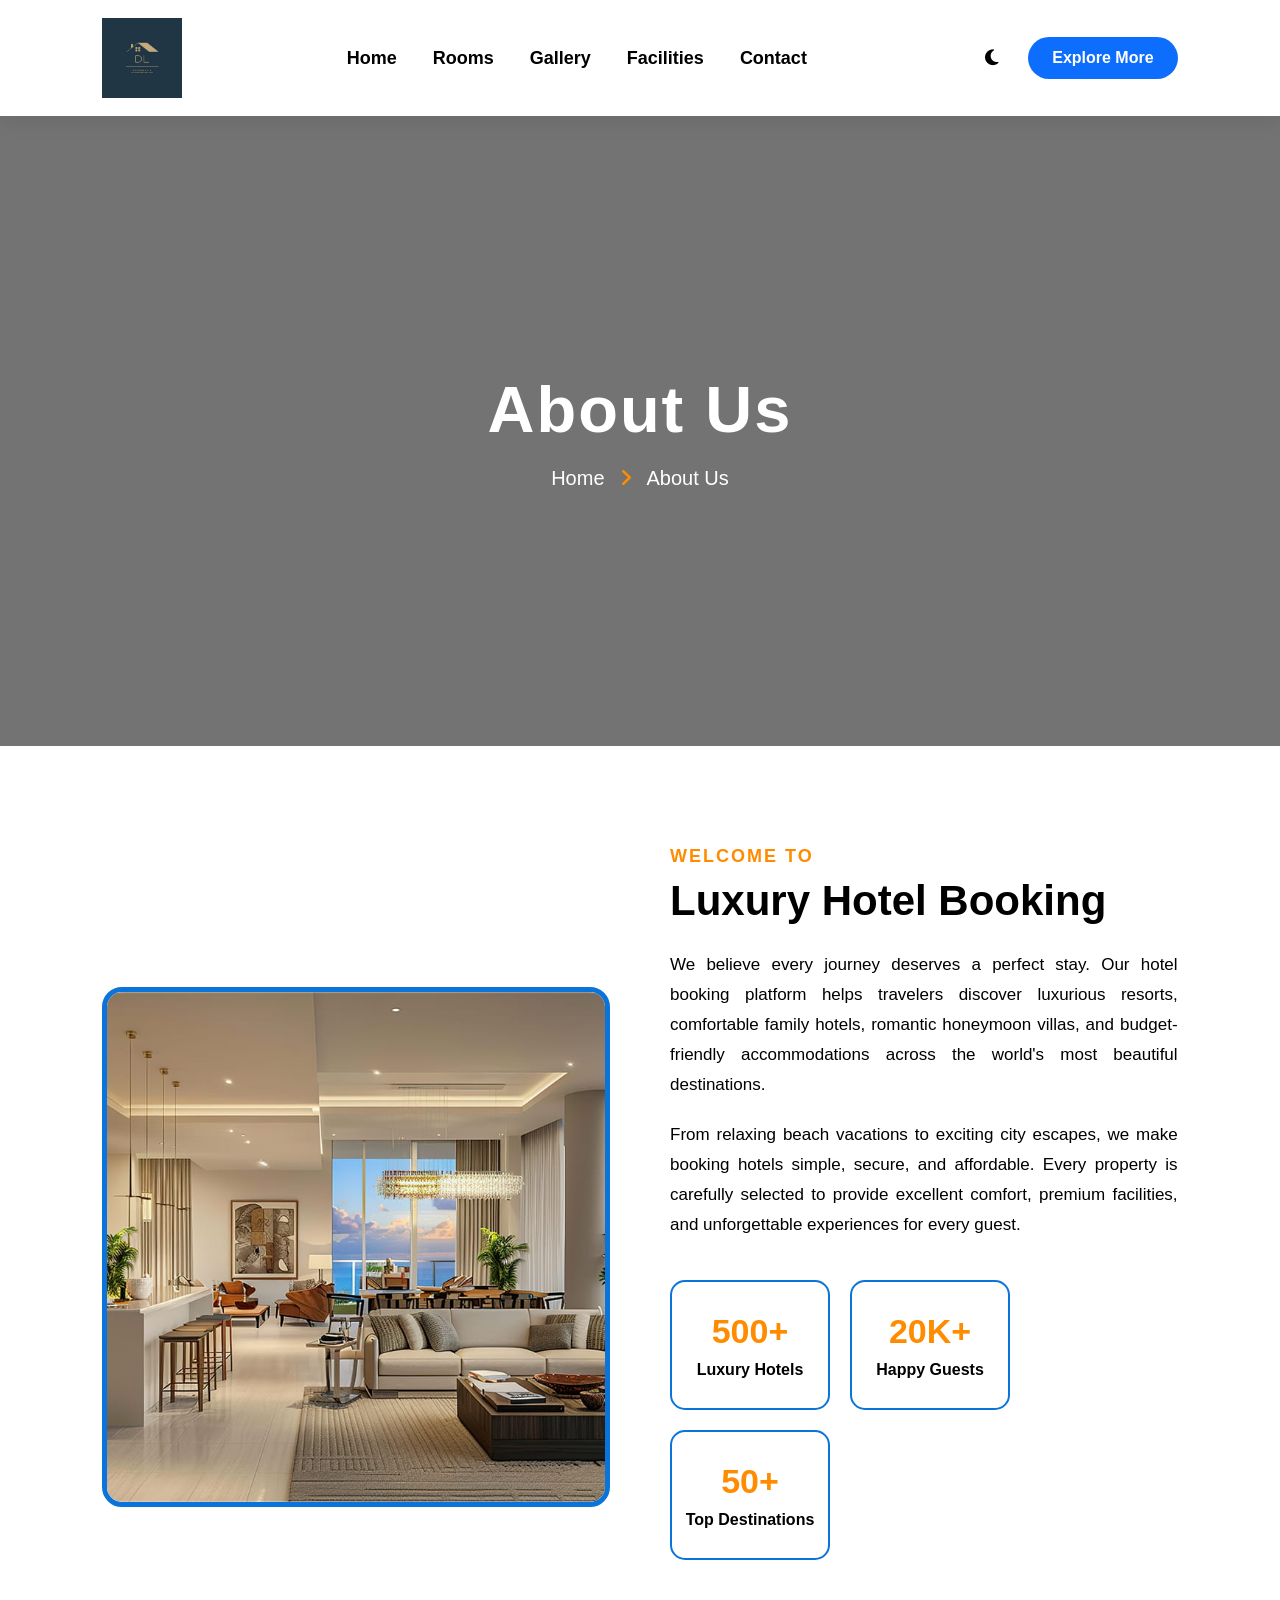
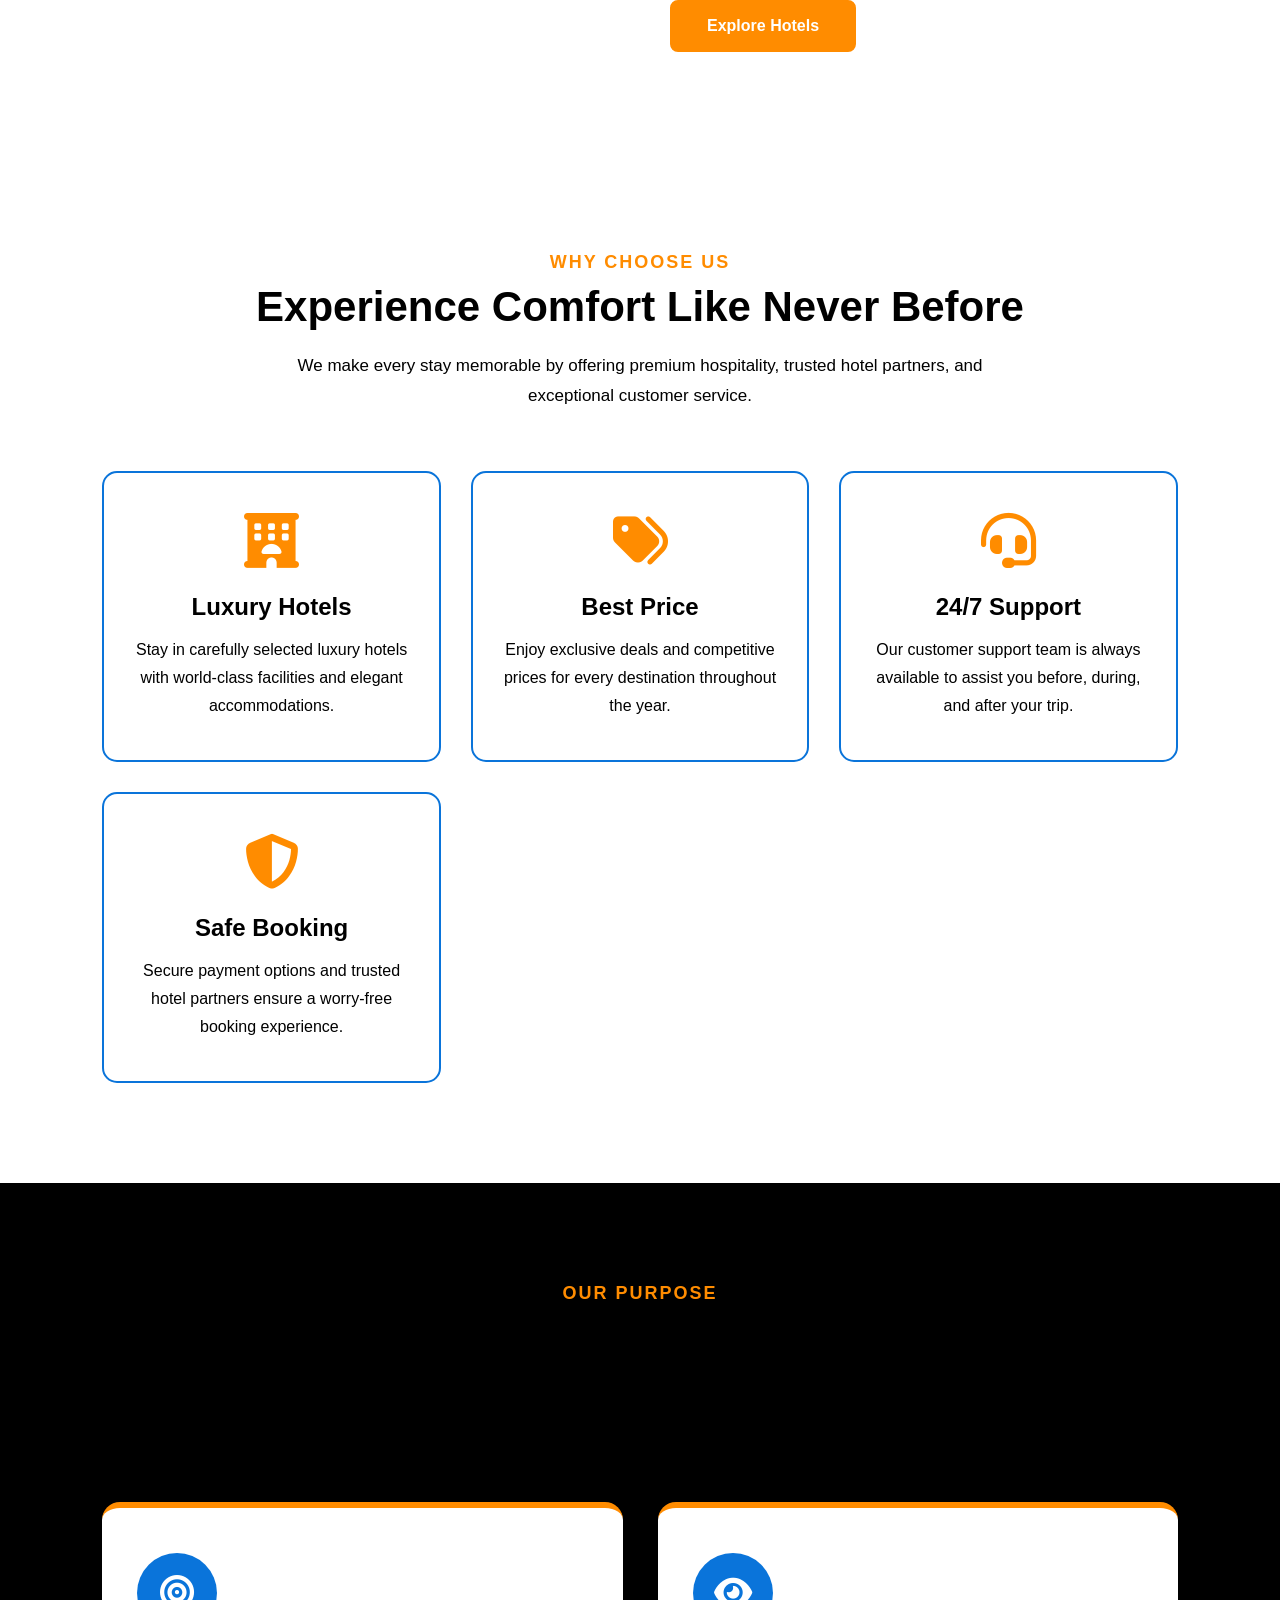
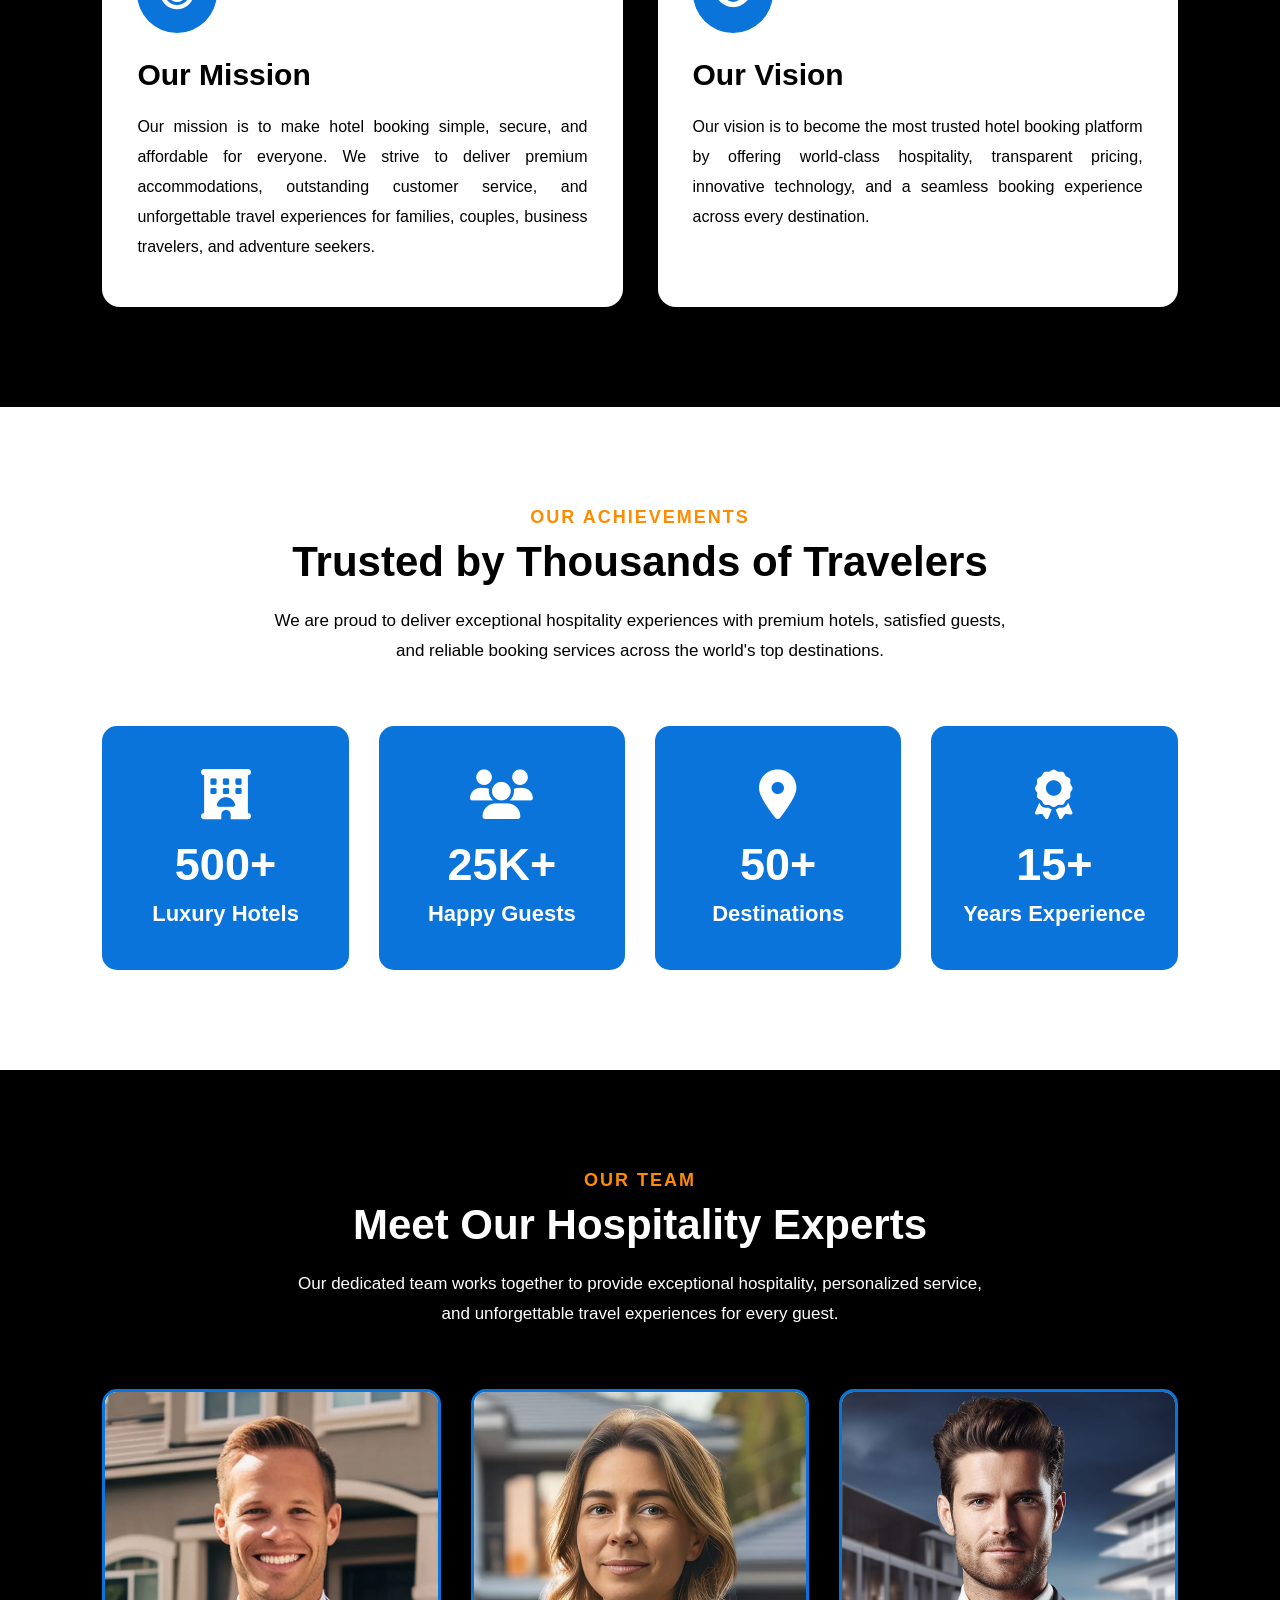
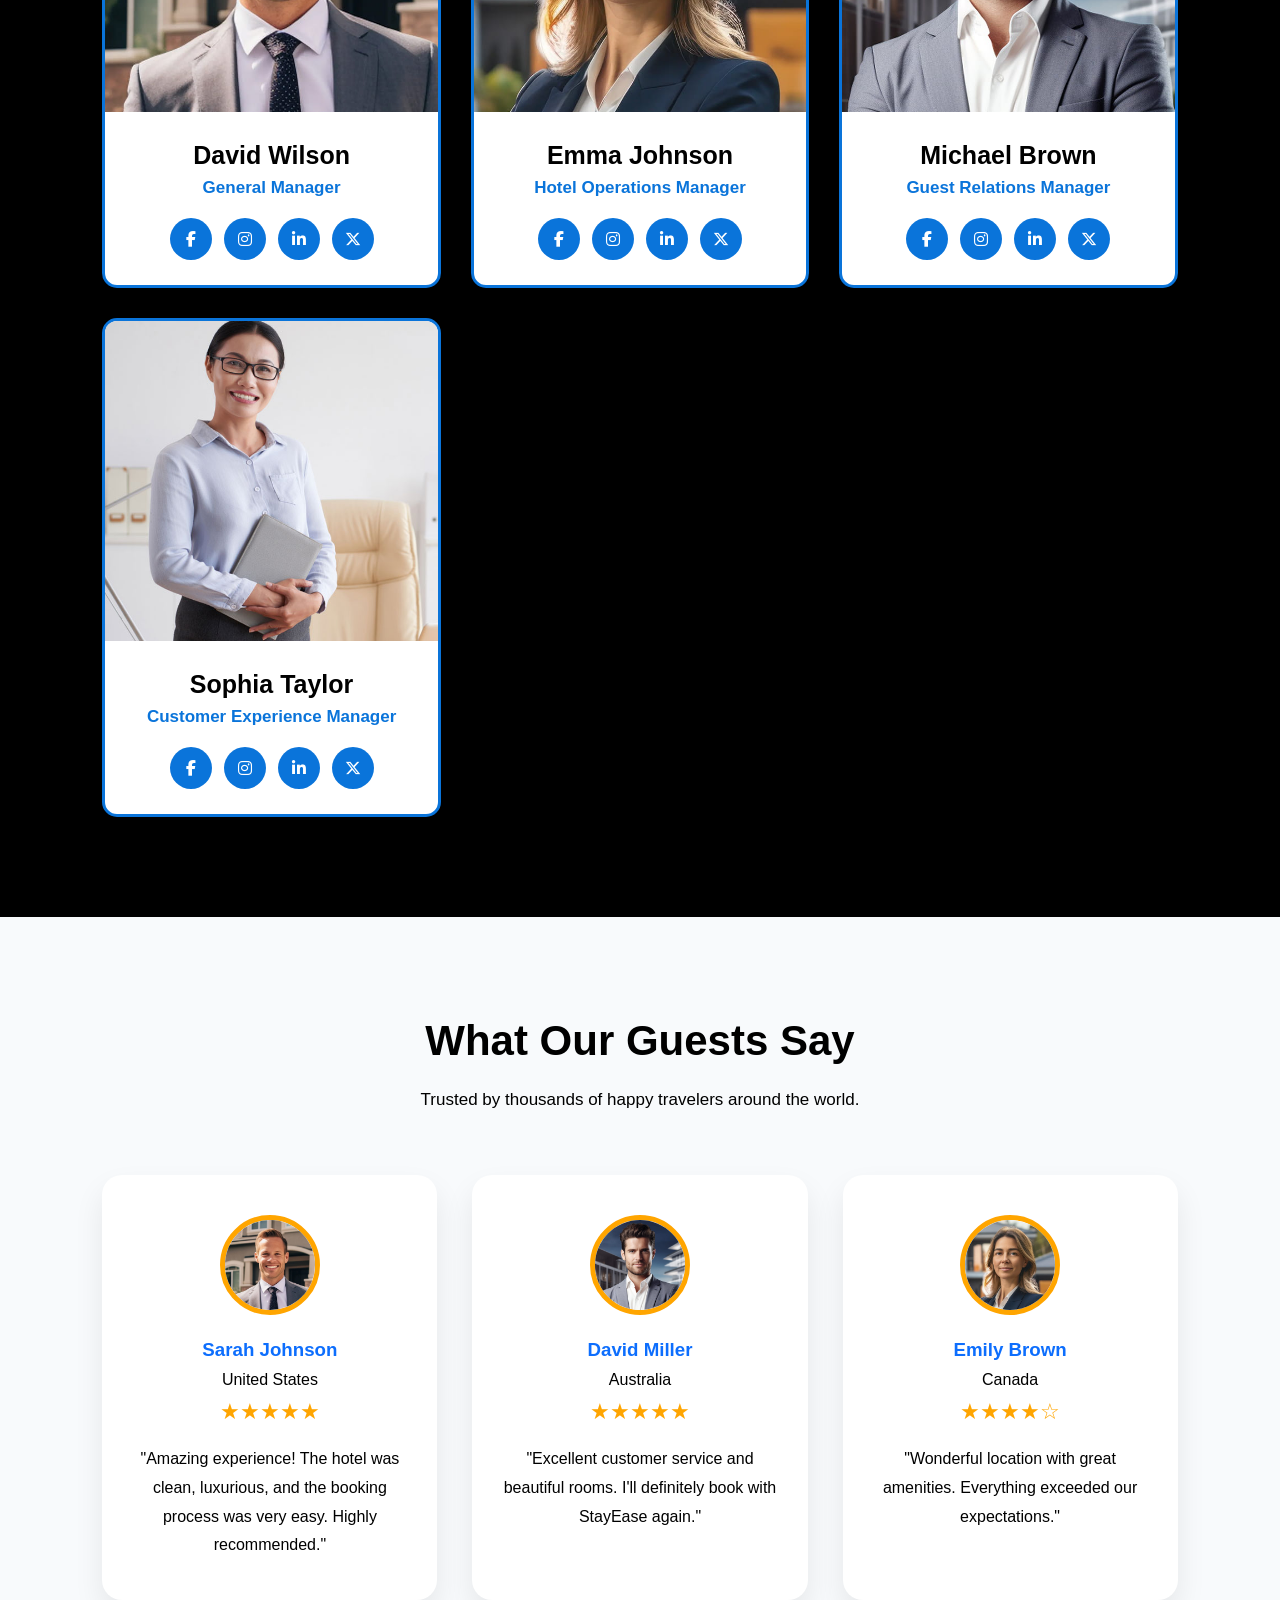
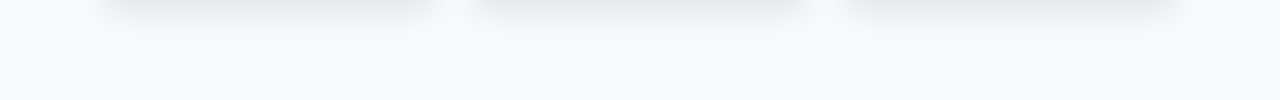
==== about.html @ 1df112a5 "first commit" ====
<!DOCTYPE html>
<html lang="en">
<head>
    <meta charset="UTF-8">
    <meta name="viewport" content="width=device-width, initial-scale=1.0">
    <title>Hotel Booking</title>
    <link rel="stylesheet" href="about.css">
    <link rel="stylesheet"
href="https://cdnjs.cloudflare.com/ajax/libs/font-awesome/6.5.2/css/all.min.css">
</head>
</head>
<body>
    
    

    </header>
    <header>

<div class="logo">
<img src="image/logo image.jpeg" alt="">

</div>

<nav>
<ul>
<li><a href="#">Home</a></li>
<li><a href="#">Rooms</a></li>
<li><a href="#">Gallery</a></li>
<li><a href="#">Facilities</a></li>
<li><a href="#">Contact</a></li>
</ul>
</nav>

<div class="right-menu">



<button class="icon-btn" onclick="toggleTheme()">
<i class="fa-solid fa-moon"></i>
</button>

<button class="book-btn">
Explore More
</button>

</div>

</header>



<script>

/* Light & Dark Mode */

function toggleTheme(){

document.body.classList.toggle("dark");

}



</script>
<section class="about-hero">

    <div class="about-overlay">
        

        <h1>About Us</h1>

        <p>
            Home <span><i class="fa-solid fa-angle-right"></i></span> About Us
        </p>

    </div>

</section>



<section class="about-section">

    <div class="about-image">
        <img src="image/gallery_2.jpg" alt="Luxury Hotel">
    </div>

    <div class="about-content">

        <h4>WELCOME TO</h4>

        <h2>Luxury Hotel Booking</h2>

        <p>
            We believe every journey deserves a perfect stay. Our hotel booking
            platform helps travelers discover luxurious resorts, comfortable
            family hotels, romantic honeymoon villas, and budget-friendly
            accommodations across the world's most beautiful destinations.
        </p>

        <p>
            From relaxing beach vacations to exciting city escapes, we make
            booking hotels simple, secure, and affordable. Every property is
            carefully selected to provide excellent comfort, premium facilities,
            and unforgettable experiences for every guest.
        </p>

        <div class="about-boxes">

            <div class="box">
                <h3>500+</h3>
                <span>Luxury Hotels</span>
            </div>

            <div class="box">
                <h3>20K+</h3>
                <span>Happy Guests</span>
            </div>

            <div class="box">
                <h3>50+</h3>
                <span>Top Destinations</span>
            </div>

        </div>

        <a href="#" class="about-btn">Explore Hotels</a>

    </div>

</section>
<!--================== WHY CHOOSE US START ==================-->

<section class="why-choose">

    <div class="heading">
        <h4>WHY CHOOSE US</h4>
        <h2>Experience Comfort Like Never Before</h2>
        <p>
            We make every stay memorable by offering premium hospitality,
            trusted hotel partners, and exceptional customer service.
        </p>
    </div>

    <div class="choose-container">

        <div class="choose-card">
            <i class="fa-solid fa-hotel"></i>
            <h3>Luxury Hotels</h3>
            <p>
                Stay in carefully selected luxury hotels with world-class
                facilities and elegant accommodations.
            </p>
        </div>

        <div class="choose-card">
            <i class="fa-solid fa-tags"></i>
            <h3>Best Price</h3>
            <p>
                Enjoy exclusive deals and competitive prices for every
                destination throughout the year.
            </p>
        </div>

        <div class="choose-card">
            <i class="fa-solid fa-headset"></i>
            <h3>24/7 Support</h3>
            <p>
                Our customer support team is always available to assist you
                before, during, and after your trip.
            </p>
        </div>

        <div class="choose-card">
            <i class="fa-solid fa-shield-halved"></i>
            <h3>Safe Booking</h3>
            <p>
                Secure payment options and trusted hotel partners ensure a
                worry-free booking experience.
            </p>
        </div>

    </div>

</section>

<!--================== MISSION & VISION START ==================-->

<section class="mission-vision">

    <div class="section-title">
        <h4>OUR PURPOSE</h4>
        <h2>Mission & Vision</h2>
        <p>
            We are committed to providing exceptional hospitality experiences by
            connecting travelers with the finest hotels and resorts around the world.
        </p>
    </div>

    <div class="mission-container">

        <!-- Mission Card -->

        <div class="mission-card">

            <div class="icon">
                <i class="fa-solid fa-bullseye"></i>
            </div>

            <h3>Our Mission</h3>

            <p>
                Our mission is to make hotel booking simple, secure, and affordable
                for everyone. We strive to deliver premium accommodations,
                outstanding customer service, and unforgettable travel experiences
                for families, couples, business travelers, and adventure seekers.
            </p>

        </div>

        <!-- Vision Card -->

        <div class="mission-card">

            <div class="icon">
                <i class="fa-solid fa-eye"></i>
            </div>

            <h3>Our Vision</h3>

            <p>
                Our vision is to become the most trusted hotel booking platform by
                offering world-class hospitality, transparent pricing, innovative
                technology, and a seamless booking experience across every
                destination.
            </p>

        </div>

    </div>

</section>

<!--================== HOTEL COUNTER START ==================-->

<section class="hotel-counter">

    <div class="counter-heading">
        <h4>OUR ACHIEVEMENTS</h4>
        <h2>Trusted by Thousands of Travelers</h2>
        <p>
            We are proud to deliver exceptional hospitality experiences with
            premium hotels, satisfied guests, and reliable booking services
            across the world's top destinations.
        </p>
    </div>

    <div class="counter-container">

        <div class="counter-box">
            <i class="fa-solid fa-hotel"></i>
            <h2>500+</h2>
            <h3>Luxury Hotels</h3>
        </div>

        <div class="counter-box">
            <i class="fa-solid fa-users"></i>
            <h2>25K+</h2>
            <h3>Happy Guests</h3>
        </div>

        <div class="counter-box">
            <i class="fa-solid fa-location-dot"></i>
            <h2>50+</h2>
            <h3>Destinations</h3>
        </div>

        <div class="counter-box">
            <i class="fa-solid fa-award"></i>
            <h2>15+</h2>
            <h3>Years Experience</h3>
        </div>

    </div>

</section>
<!--================== OUR TEAM START ==================-->

<section class="our-team">

    <div class="team-heading">
        <h4>OUR TEAM</h4>
        <h2>Meet Our Hospitality Experts</h2>
        <p>
            Our dedicated team works together to provide exceptional hospitality,
            personalized service, and unforgettable travel experiences for every guest.
        </p>
    </div>

    <div class="team-container">

        <!-- Team Member 1 -->
        <div class="team-card">
            <div class="team-image">
                <img src="image/team-1.jpg" alt="Team Member">
            </div>

            <div class="team-content">
                <h3>David Wilson</h3>
                <h5>General Manager</h5>

                <div class="team-social">
                    <a href="#"><i class="fa-brands fa-facebook-f"></i></a>
                    <a href="#"><i class="fa-brands fa-instagram"></i></a>
                    <a href="#"><i class="fa-brands fa-linkedin-in"></i></a>
                    <a href="#"><i class="fa-brands fa-x-twitter"></i></a>
                </div>
            </div>
        </div>

        <!-- Team Member 2 -->
        <div class="team-card">
            <div class="team-image">
                <img src="image/team-8.jpg" alt="Team Member">
            </div>

            <div class="team-content">
                <h3>Emma Johnson</h3>
                <h5>Hotel Operations Manager</h5>

                <div class="team-social">
                    <a href="#"><i class="fa-brands fa-facebook-f"></i></a>
                    <a href="#"><i class="fa-brands fa-instagram"></i></a>
                    <a href="#"><i class="fa-brands fa-linkedin-in"></i></a>
                    <a href="#"><i class="fa-brands fa-x-twitter"></i></a>
                </div>
            </div>
        </div>

        <!-- Team Member 3 -->
        <div class="team-card">
            <div class="team-image">
                <img src="image/team-2.jpg" alt="Team Member">
            </div>

            <div class="team-content">
                <h3>Michael Brown</h3>
                <h5>Guest Relations Manager</h5>

                <div class="team-social">
                    <a href="#"><i class="fa-brands fa-facebook-f"></i></a>
                    <a href="#"><i class="fa-brands fa-instagram"></i></a>
                    <a href="#"><i class="fa-brands fa-linkedin-in"></i></a>
                    <a href="#"><i class="fa-brands fa-x-twitter"></i></a>
                </div>
            </div>
        </div>

        <!-- Team Member 4 -->
        <div class="team-card">
            <div class="team-image">
                <img src="image/11.jpg" alt="Team Member">
            </div>

            <div class="team-content">
                <h3>Sophia Taylor</h3>
                <h5>Customer Experience Manager</h5>

                <div class="team-social">
                    <a href="#"><i class="fa-brands fa-facebook-f"></i></a>
                    <a href="#"><i class="fa-brands fa-instagram"></i></a>
                    <a href="#"><i class="fa-brands fa-linkedin-in"></i></a>
                    <a href="#"><i class="fa-brands fa-x-twitter"></i></a>
                </div>
            </div>
        </div>

    </div>

</section>
<section class="testimonials">

    <div class="section-title">
        <h2>What Our Guests Say</h2>
        <p>Trusted by thousands of happy travelers around the world.</p>
    </div>

    <div class="testimonial-container">

        <div class="testimonial-card">

            <img src="image/team-1.jpg" alt="">

            <h3>Sarah Johnson</h3>

            <span>United States</span>

            <div class="stars">
                ★★★★★
            </div>

            <p>
                "Amazing experience! The hotel was clean, luxurious,
                and the booking process was very easy. Highly recommended."
            </p>

        </div>

        <div class="testimonial-card">

            <img src="image/team-2.jpg" alt="">

            <h3>David Miller</h3>

            <span>Australia</span>

            <div class="stars">
                ★★★★★
            </div>

            <p>
                "Excellent customer service and beautiful rooms.
                I'll definitely book with StayEase again."
            </p>

        </div>

        <div class="testimonial-card">

            <img src="image/team-8.jpg" alt="">

            <h3>Emily Brown</h3>

            <span>Canada</span>

            <div class="stars">
                ★★★★☆
            </div>

            <p>
                "Wonderful location with great amenities.
                Everything exceeded our expectations."
            </p>

        </div>

    </div>

</section>


</body>
</html>
---- about.css ----
*{
    margin:0;
    padding:0;
    box-sizing:border-box;
    font-family:Arial, Helvetica, sans-serif;
}

body{
    background:#ffffff;
    color:black;
    transition:.4s;
}

/* Dark Mode */

body.dark{
    background:black;
    color:white;
}

/* Header */

header{
    width:100%;
    padding:18px 8%;
    display:flex;
    justify-content:space-between;
    align-items:center;
    background:white;
    box-shadow:0 5px 20px rgba(0,0,0,.08);
    position:sticky;
    top:0;
    z-index:1000;
}

body.dark header{
    background:#1f2937;
}

/* Logo */

.logo{
    display:flex;
    align-items:center;
    gap:10px;

}

.logo img{
    width:80px;
    height: 80px;
}

.logo h2{
    font-size:30px;
}

.logo span{
    color:#0d6efd;
}

/* Navigation */

nav ul{
    display:flex;
    list-style:none;
}

nav ul li{
    margin:0 18px;
}

nav ul li a{
    text-decoration:none;
    color:inherit;
    font-size:18px;
    font-weight:600;
    transition:.3s;
}

nav ul li a:hover{
    color:#0d6efd;
}

/* Right Side */

.right-menu{
    display:flex;
    align-items:center;
    gap:15px;
}

button{
    cursor:pointer;
}

/* Toggle Buttons */

.icon-btn{
    width:42px;
    height:42px;
    border:none;
    border-radius:50%;
    background:white;
    font-size:18px;
}

body.dark .icon-btn{
    background:black;
    color:white;
}

/* Book Button */

.book-btn{
    padding:12px 24px;
    border:none;
    border-radius:30px;
    background:#0d6efd;
    color:white;
    font-size:16px;
    font-weight:bold;
    transition:.3s;
}

.book-btn:hover{
    background:orange;
}
.about-hero{
    width:100%;
    height:70vh;
    background:
    linear-gradient(rgba(0,0,0,.55),rgba(0,0,0,.55)),
    url("image/about-banner.jpg");
    background-size:cover;
    background-position:center;
    background-repeat:no-repeat;

    display:flex;
    justify-content:center;
    align-items:center;
    text-align:center;
}

.about-overlay h1{
    color:#FFFFFF;
    font-size:65px;
    font-weight:700;
    margin-bottom:20px;
    letter-spacing:2px;
}

.about-overlay p{
    color:#FFFFFF;
    font-size:20px;
    font-weight:500;
}

.about-overlay p span{
    color:#FF8C00;
    margin:0 10px;
}

.about-overlay p:hover{
    color:#FF8C00;
    transition:.4s;
}

/* Responsive */

@media(max-width:768px){

.about-hero{
    height:50vh;
}

.about-overlay h1{
    font-size:45px;
}

.about-overlay p{
    font-size:17px;
}

}
.about-section{
    width:100%;
    display:flex;
    justify-content:center;
    align-items:center;
    gap:60px;
    padding:100px 8%;
    background:#FFFFFF;
    flex-wrap:wrap;
}

.about-image{
    flex:1;
    min-width:320px;
}

.about-image img{
    width:100%;
    height:520px;
    object-fit:cover;
    border-radius:20px;
    border:5px solid #0A74DA;
    transition:.5s;
}

.about-image img:hover{
    transform:scale(1.03);
}

.about-content{
    flex:1;
    min-width:320px;
}

.about-content h4{
    color:#FF8C00;
    font-size:18px;
    letter-spacing:2px;
    margin-bottom:10px;
}

.about-content h2{
    font-size:42px;
    color:#000000;
    margin-bottom:25px;
}

.about-content p{
    color:#000000;
    font-size:17px;
    line-height:30px;
    margin-bottom:20px;
    text-align:justify;
}

.about-boxes{
    display:flex;
    gap:20px;
    margin:40px 0;
    flex-wrap:wrap;
}

.about-boxes .box{
    width:160px;
    height:130px;
    border:2px solid #0A74DA;
    border-radius:15px;
    display:flex;
    flex-direction:column;
    justify-content:center;
    align-items:center;
    transition:.4s;
}

.about-boxes .box:hover{
    background:#0A74DA;
}

.about-boxes .box h3{
    color:#FF8C00;
    font-size:34px;
    margin-bottom:10px;
}

.about-boxes .box span{
    color:#000000;
    font-weight:600;
    text-align:center;
}

.about-boxes .box:hover span{
    color:#FFFFFF;
}

.about-btn{
    display:inline-block;
    padding:15px 35px;
    background:#FF8C00;
    color:#FFFFFF;
    text-decoration:none;
    font-weight:600;
    border-radius:8px;
    border:2px solid #FF8C00;
    transition:.4s;
}

.about-btn:hover{
    background:#0A74DA;
    border-color:#0A74DA;
}
/*================== WHY CHOOSE US ==================*/

.why-choose{
    width:100%;
    padding:100px 8%;
    background:#FFFFFF;
}

.heading{
    text-align:center;
    margin-bottom:60px;
}

.heading h4{
    color:#FF8C00;
    font-size:18px;
    letter-spacing:2px;
    margin-bottom:10px;
}

.heading h2{
    color:#000000;
    font-size:42px;
    margin-bottom:20px;
}

.heading p{
    color:#000000;
    font-size:17px;
    line-height:30px;
    max-width:700px;
    margin:auto;
}

.choose-container{
    display:grid;
    grid-template-columns:repeat(auto-fit,minmax(250px,1fr));
    gap:30px;
}

.choose-card{
    background:#FFFFFF;
    border:2px solid #0A74DA;
    border-radius:15px;
    padding:40px 30px;
    text-align:center;
    transition:.4s;
}

.choose-card:hover{
    background:#0A74DA;
    transform:translateY(-10px);
}

.choose-card i{
    font-size:55px;
    color:#FF8C00;
    margin-bottom:25px;
}

.choose-card h3{
    color:#000000;
    margin-bottom:15px;
    font-size:24px;
}

.choose-card p{
    color:#000000;
    line-height:28px;
    font-size:16px;
}

.choose-card:hover h3,
.choose-card:hover p{
    color:#FFFFFF;
}

@media(max-width:768px){

.heading h2{
    font-size:34px;
}

.heading p{
    font-size:16px;
}

.choose-card{
    padding:30px 20px;
}

}
/*================== MISSION & VISION ==================*/

.mission-vision{
    width:100%;
    padding:100px 8%;
    background:#000000;
}

.section-title{
    text-align:center;
    margin-bottom:60px;
}

.section-title h4{
    color:#FF8C00;
    font-size:18px;
    letter-spacing:2px;
    margin-bottom:10px;
}

.section-title h2{
    color:#FFFFFF;
    font-size:42px;
    margin-bottom:20px;
}

.section-title p{
    color:#FFFFFF;
    font-size:17px;
    line-height:30px;
    max-width:750px;
    margin:auto;
}

.mission-container{
    display:grid;
    grid-template-columns:repeat(auto-fit,minmax(350px,1fr));
    gap:35px;
}

.mission-card{
    background:#FFFFFF;
    border-top:6px solid #FF8C00;
    border-radius:18px;
    padding:45px 35px;
    transition:.5s;
}

.mission-card:hover{
    background:#0A74DA;
    transform:translateY(-10px);
}

.icon{
    width:80px;
    height:80px;
    background:#0A74DA;
    border-radius:50%;
    display:flex;
    justify-content:center;
    align-items:center;
    margin-bottom:25px;
}

.icon i{
    color:#FFFFFF;
    font-size:34px;
}

.mission-card h3{
    font-size:30px;
    color:#000000;
    margin-bottom:20px;
}

.mission-card p{
    color:#000000;
    line-height:30px;
    text-align:justify;
    font-size:16px;
}

.mission-card:hover h3,
.mission-card:hover p{
    color:#FFFFFF;
}

.mission-card:hover .icon{
    background:#FF8C00;
}

@media(max-width:768px){

.section-title h2{
    font-size:34px;
}

.mission-container{
    grid-template-columns:1fr;
}

.mission-card{
    padding:35px 25px;
}

}
/*================== HOTEL COUNTER ==================*/

.hotel-counter{
    width:100%;
    padding:100px 8%;
    background:#FFFFFF;
}

.counter-heading{
    text-align:center;
    margin-bottom:60px;
}

.counter-heading h4{
    color:#FF8C00;
    font-size:18px;
    letter-spacing:2px;
    margin-bottom:10px;
}

.counter-heading h2{
    color:#000000;
    font-size:42px;
    margin-bottom:20px;
}

.counter-heading p{
    color:#000000;
    font-size:17px;
    line-height:30px;
    max-width:750px;
    margin:auto;
}

.counter-container{
    display:grid;
    grid-template-columns:repeat(auto-fit,minmax(230px,1fr));
    gap:30px;
}

.counter-box{
    background:#0A74DA;
    color:#FFFFFF;
    text-align:center;
    padding:40px 25px;
    border-radius:15px;
    border:3px solid #0A74DA;
    transition:.5s;
}

.counter-box:hover{
    background:#FF8C00;
    border-color:#FF8C00;
    transform:translateY(-10px);
}

.counter-box i{
    font-size:50px;
    margin-bottom:20px;
}

.counter-box h2{
    font-size:45px;
    margin-bottom:10px;
    font-weight:700;
}

.counter-box h3{
    font-size:22px;
    font-weight:600;
}

@media(max-width:768px){

.counter-heading h2{
    font-size:34px;
}

.counter-heading p{
    font-size:16px;
}

.counter-box{
    padding:35px 20px;
}

.counter-box h2{
    font-size:36px;
}

.counter-box h3{
    font-size:20px;
}

}
/*================== OUR TEAM ==================*/

.our-team{
    width:100%;
    padding:100px 8%;
    background:#000000;
}

.team-heading{
    text-align:center;
    margin-bottom:60px;
}

.team-heading h4{
    color:#FF8C00;
    font-size:18px;
    letter-spacing:2px;
    margin-bottom:10px;
}

.team-heading h2{
    color:#FFFFFF;
    font-size:42px;
    margin-bottom:20px;
}

.team-heading p{
    color:#FFFFFF;
    font-size:17px;
    line-height:30px;
    max-width:700px;
    margin:auto;
}

.team-container{
    display:grid;
    grid-template-columns:repeat(auto-fit,minmax(260px,1fr));
    gap:30px;
}

.team-card{
    background:#FFFFFF;
    border-radius:15px;
    overflow:hidden;
    transition:.5s;
    border:3px solid #0A74DA;
}

.team-card:hover{
    transform:translateY(-10px);
    border-color:#FF8C00;
}

.team-image{
    overflow:hidden;
}

.team-image img{
    width:100%;
    height:320px;
    object-fit:cover;
    transition:.5s;
}

.team-card:hover .team-image img{
    transform:scale(1.1);
}

.team-content{
    padding:25px;
    text-align:center;
}

.team-content h3{
    font-size:25px;
    color:#000000;
    margin-bottom:8px;
}

.team-content h5{
    color:#0A74DA;
    font-size:17px;
    margin-bottom:20px;
    font-weight:600;
}

.team-social{
    display:flex;
    justify-content:center;
    gap:12px;
}

.team-social a{
    width:42px;
    height:42px;
    background:#0A74DA;
    color:#FFFFFF;
    border-radius:50%;
    display:flex;
    justify-content:center;
    align-items:center;
    text-decoration:none;
    transition:.4s;
}

.team-social a:hover{
    background:#FF8C00;
}
.testimonials{
    padding:100px 8%;
    background:#F8FAFC;
}

.testimonial-container{
    display:grid;
    grid-template-columns:repeat(auto-fit,minmax(320px,1fr));
    gap:35px;
}

.testimonial-card{
    background:#fff;
    color: black;
    padding:40px 30px;
    border-radius:20px;
    text-align:center;
    box-shadow:0 15px 30px rgba(0,0,0,.08);
    transition:.4s;
}

.testimonial-card:hover{
    transform:translateY(-10px);
}

.testimonial-card img{
    width:100px;
    height:100px;
    border-radius:50%;
    object-fit:cover;
    border:5px solid orange;
    margin-bottom:20px;
}

.testimonial-card h3{
    color:#0d6efd;
}

.testimonial-card span{
    color:black;
    display:block;
    margin:10px 0;
}

.stars{
    color:orange;
    font-size:22px;
    margin-bottom:20px;
}

.testimonial-card p{
    color:black;
    line-height:1.8;
}
.section-title h2{
    color: black;
}
.section-title p{
    color: black;
}
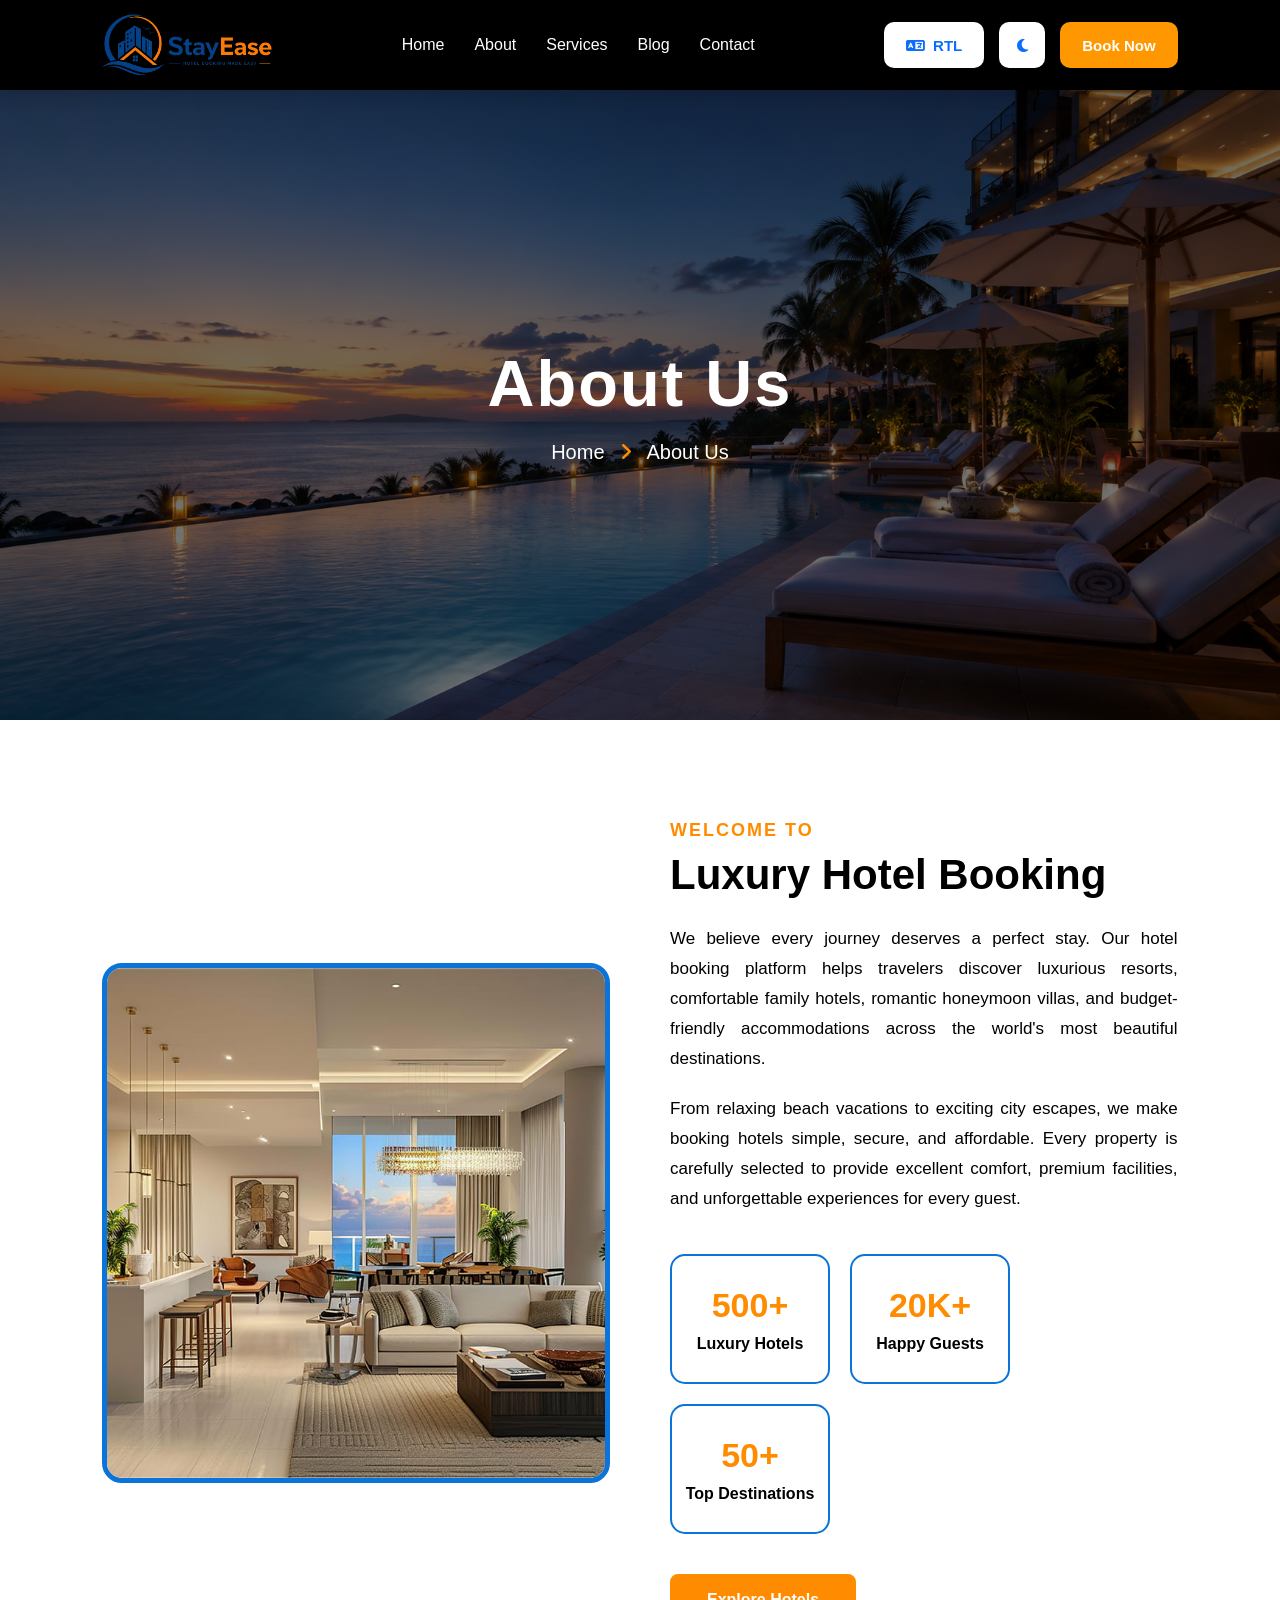
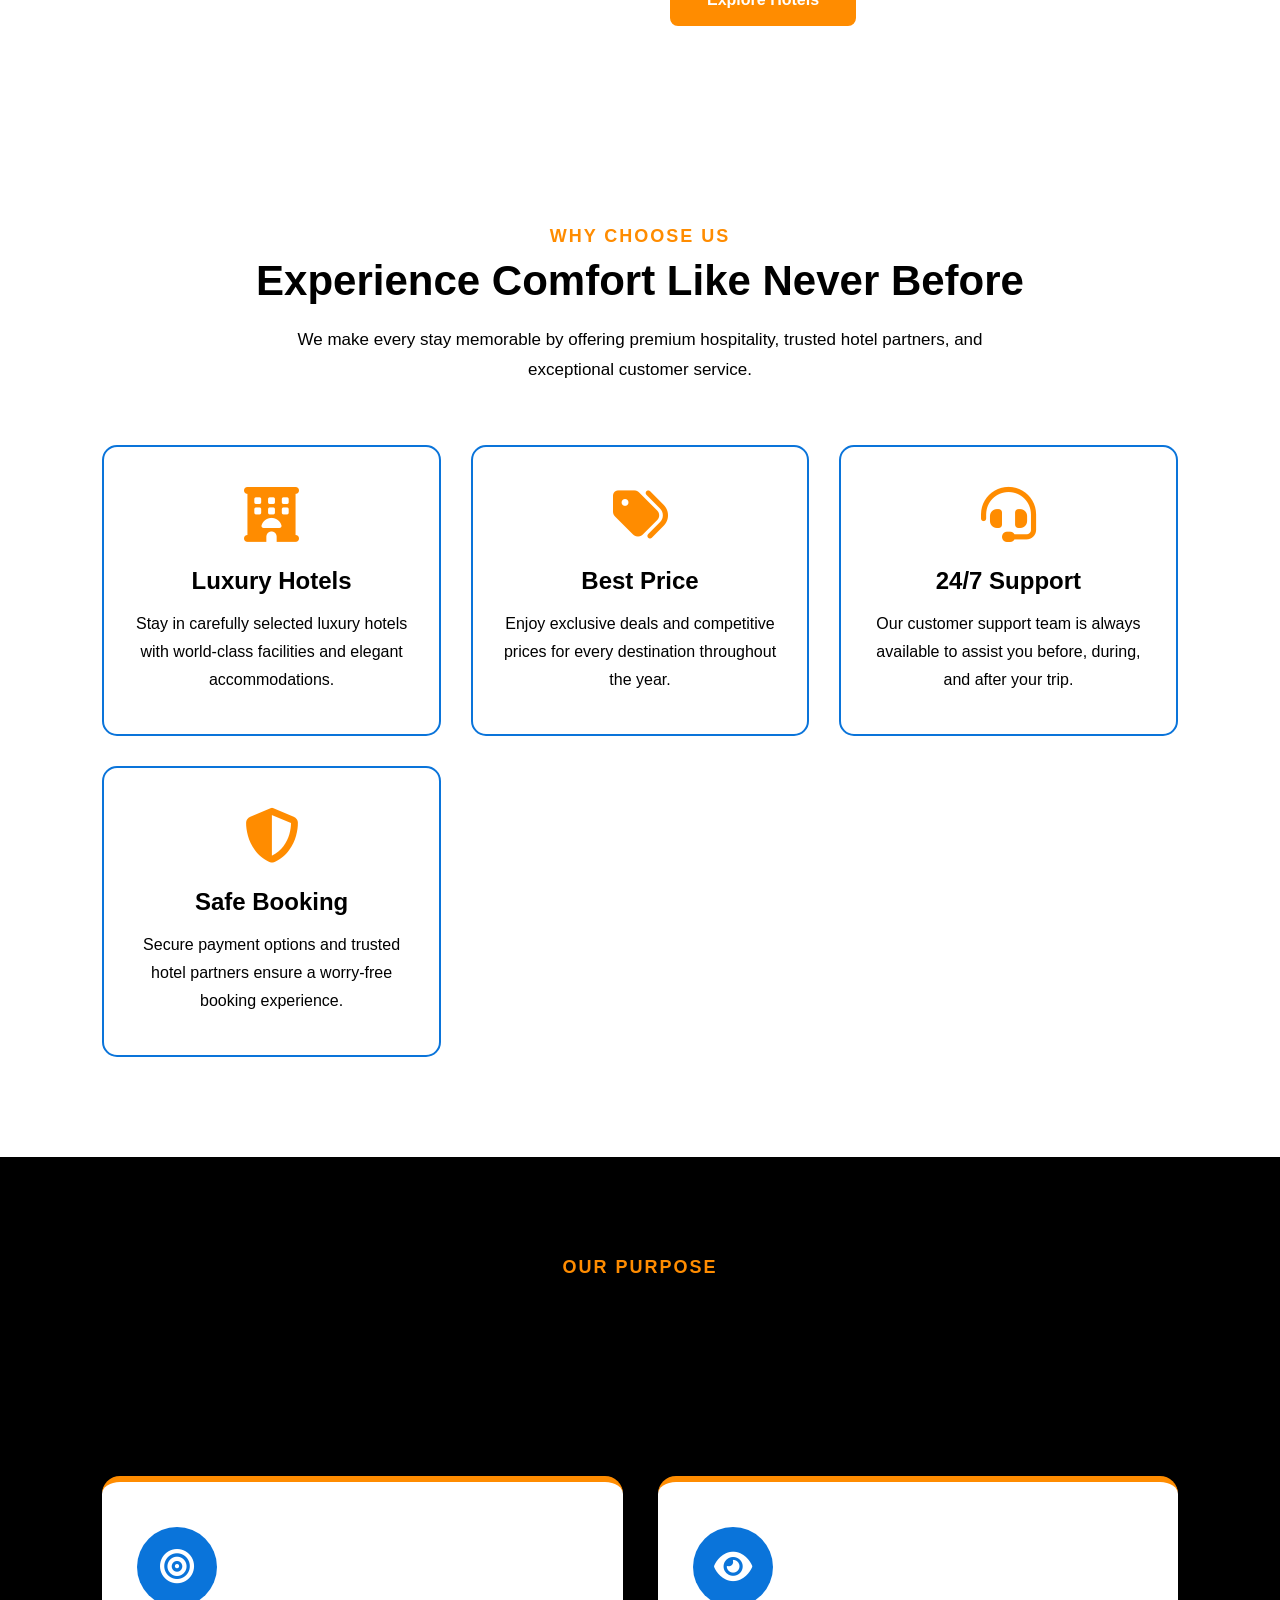
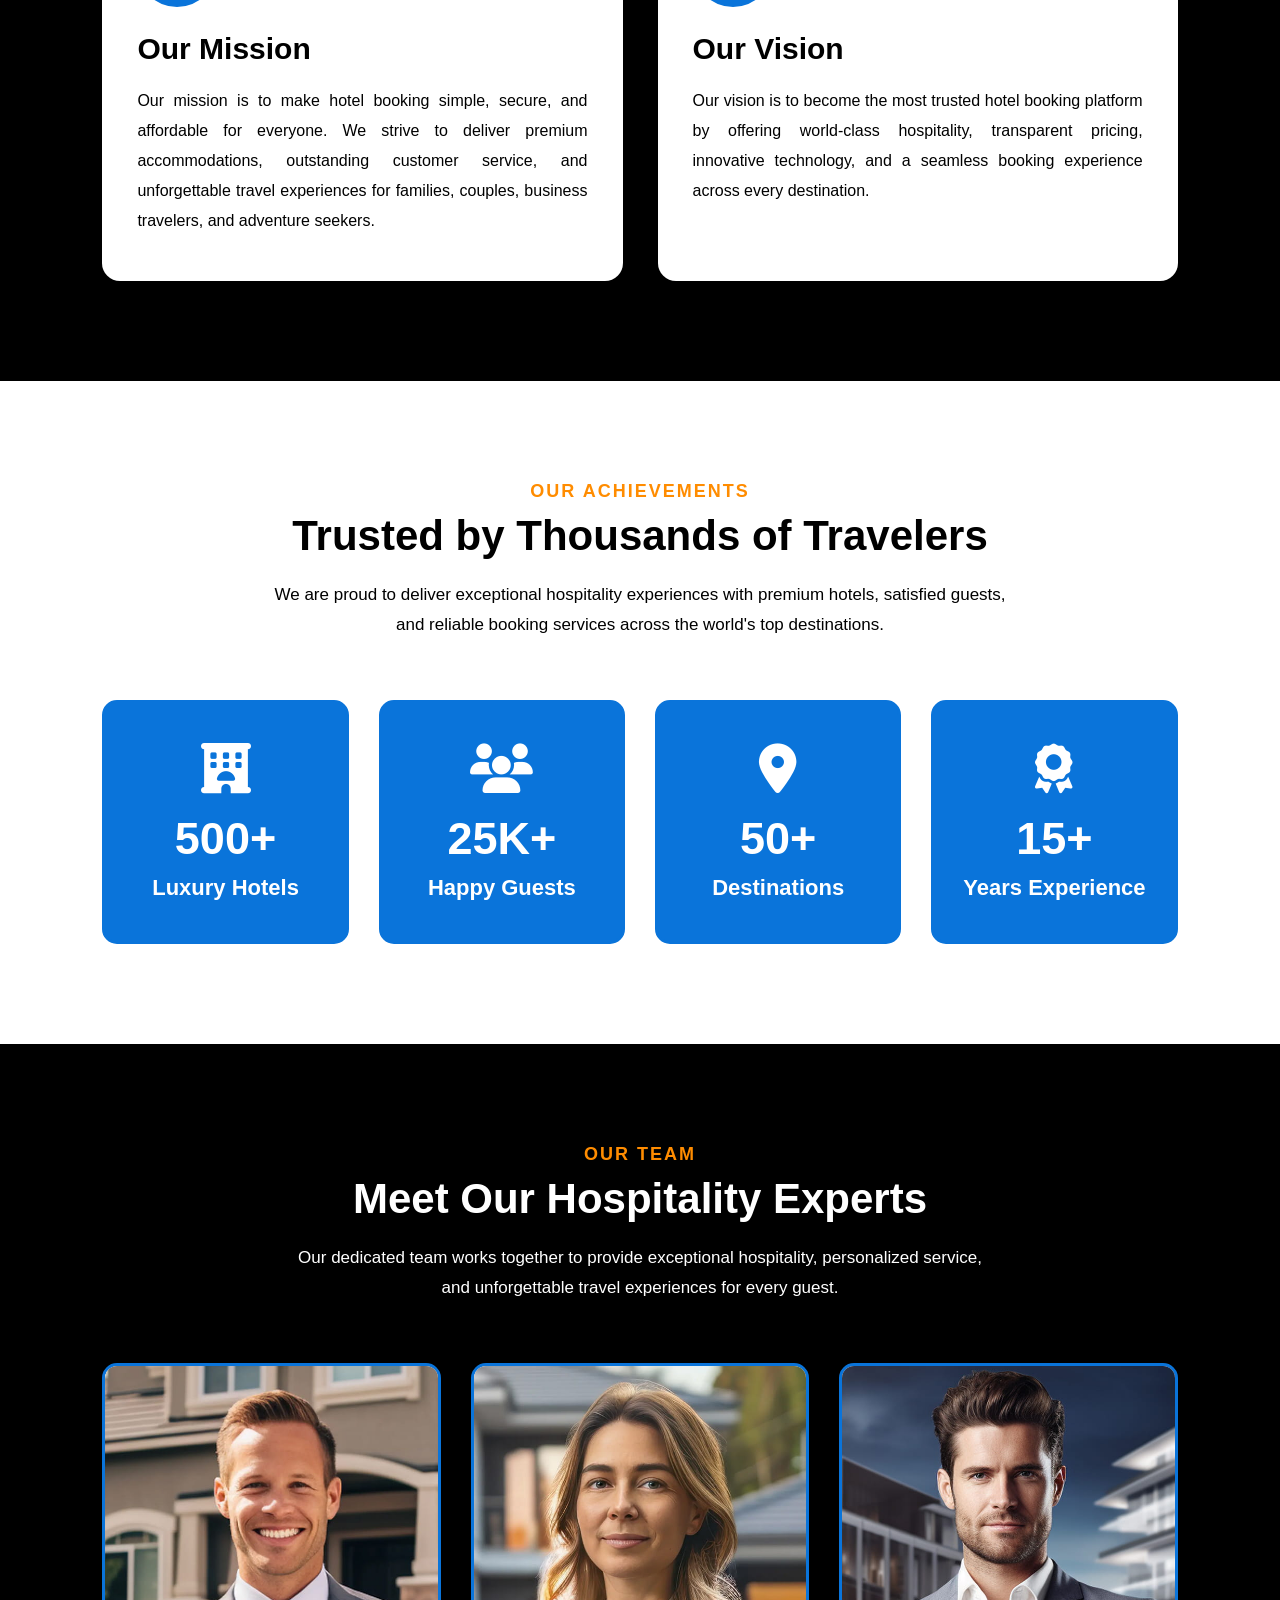
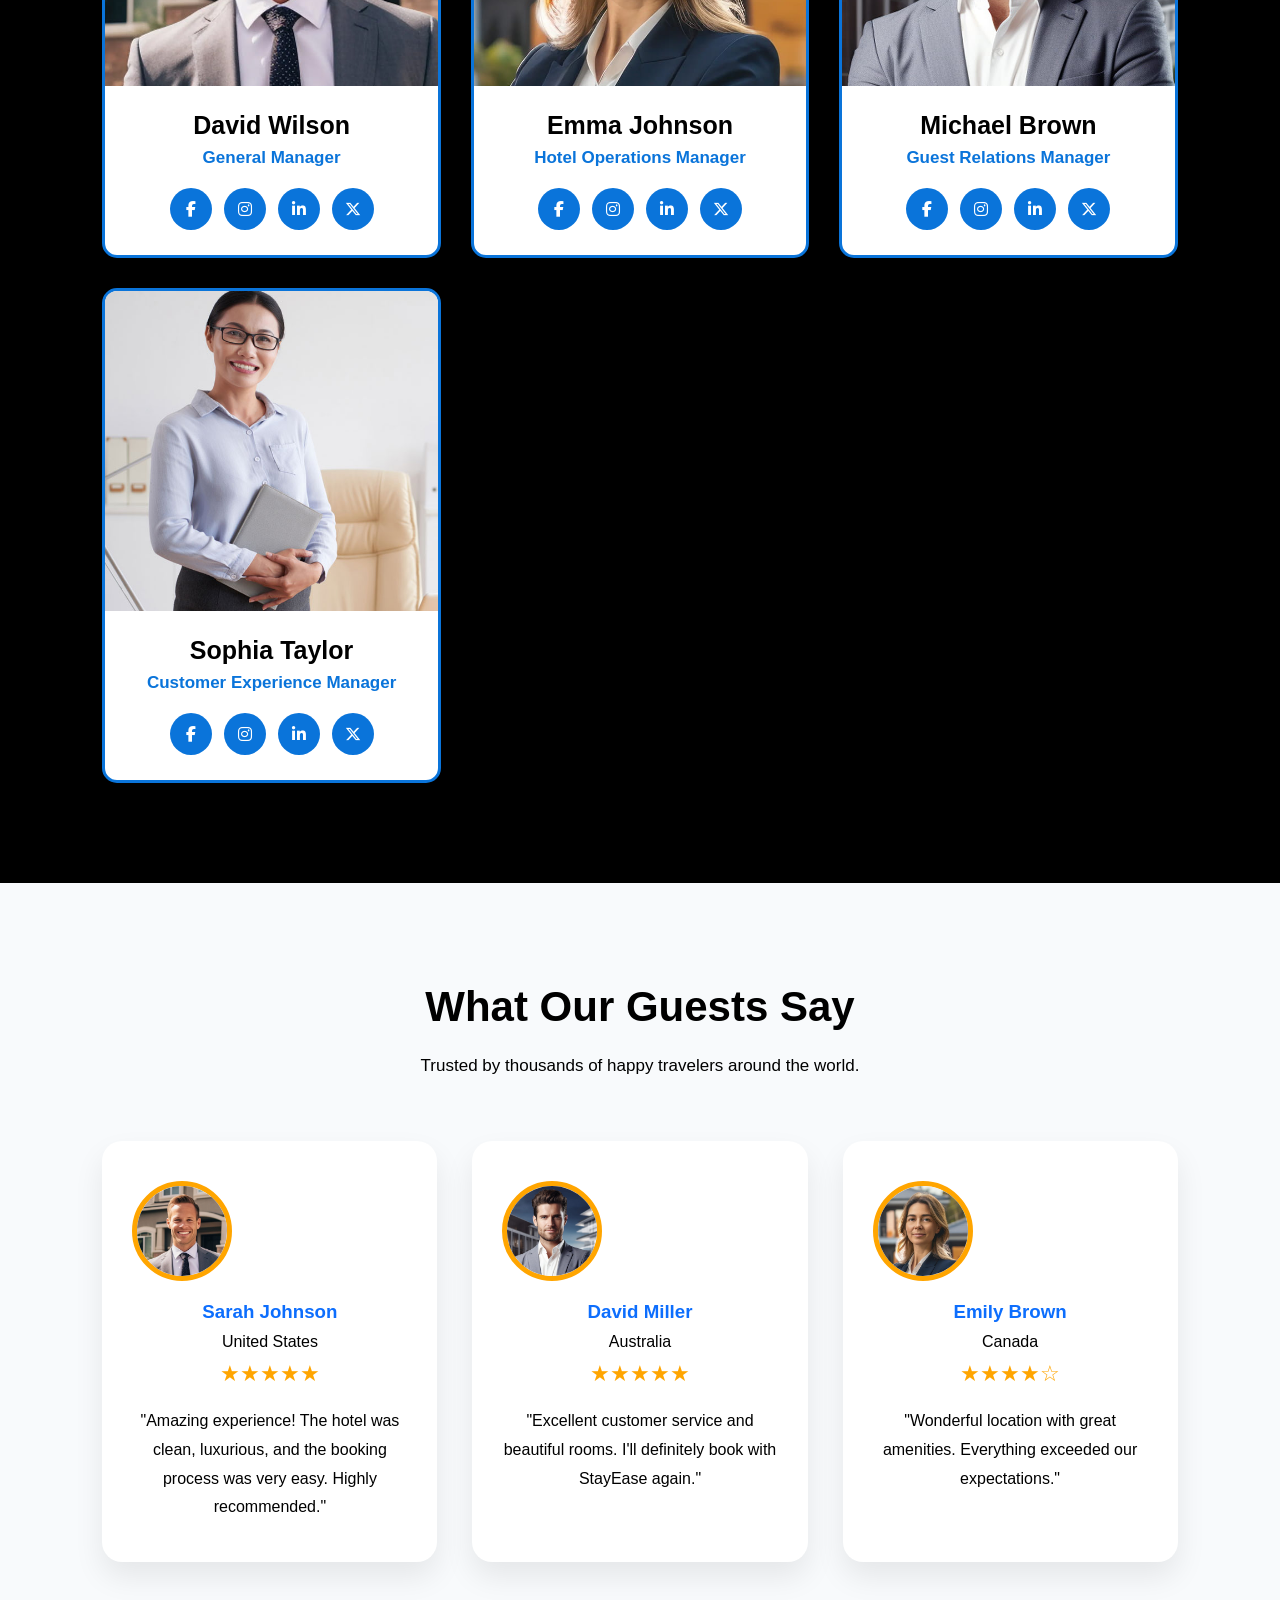
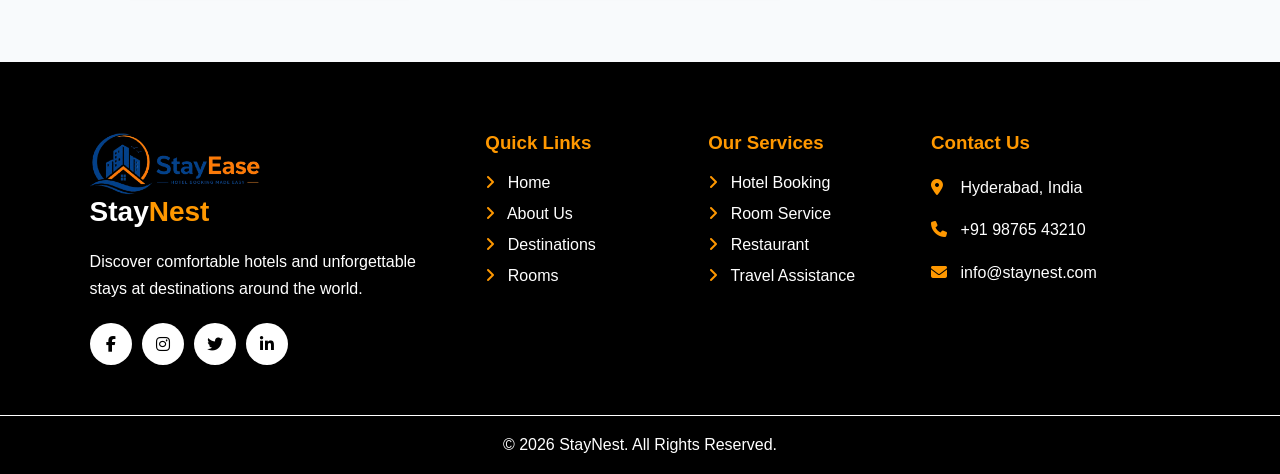
==== commit 9b9f7222: "first commit" ====
--- a/about.html
+++ b/about.html
@@ -7,64 +7,174 @@
     <link rel="stylesheet" href="about.css">
     <link rel="stylesheet"
 href="https://cdnjs.cloudflare.com/ajax/libs/font-awesome/6.5.2/css/all.min.css">
-</head>
-</head>
-<body>
-    
-    
-
+   
+ 
+ 
+ 
+<header class="header">
+ 
+    <!-- Logo -->
+    <a href="index.html" class="logo">
+        <img src="image/logo image.png" alt="StayEase Logo">
+       
+    </a>
+ 
+    <!-- Navigation -->
+    <ul class="nav-links">
+ 
+            <li class="dropdown">
+                <a href="#">
+                    Home 
+                </a>
+ 
+                <ul class="dropdown-menu">
+                    <li><a href="index.html">Home 1</a></li>
+                    <li><a href="home-2.html">Home 2</a></li>
+                </ul>
+            </li>
+ 
+            <li><a href="About.html">About</a></li>
+            <li><a href="Services.html">Services</a></li>
+            <li><a href="Blog.html">Blog</a></li>
+            <li><a href="Contact.html">Contact</a></li>
+ 
+        </ul>
+ 
+    <!-- Right Side Buttons -->
+ 
+    <div class="header-right">
+ 
+        <!-- RTL / LTR -->
+ 
+        <button id="rtlBtn" title="Change Direction">
+            <i class="fa-solid fa-language"></i>
+            <span>RTL</span>
+        </button>
+ 
+        <!-- Dark Mode -->
+ 
+        <button id="themeBtn" title="Dark Mode">
+            <i class="fa-solid fa-moon"></i>
+        </button>
+ 
+        <!-- Login -->
+ 
+       
+ 
+        <!-- Book Now -->
+ 
+        <a href="login.html" class="book-btn">
+            Book Now
+        </a>
+ 
+    </div>
     </header>
-    <header>
-
-<div class="logo">
-<img src="image/logo image.jpeg" alt="">
-
-</div>
-
-<nav>
-<ul>
-<li><a href="#">Home</a></li>
-<li><a href="#">Rooms</a></li>
-<li><a href="#">Gallery</a></li>
-<li><a href="#">Facilities</a></li>
-<li><a href="#">Contact</a></li>
-</ul>
-</nav>
-
-<div class="right-menu">
-
-
-
-<button class="icon-btn" onclick="toggleTheme()">
-<i class="fa-solid fa-moon"></i>
-</button>
-
-<button class="book-btn">
-Explore More
-</button>
-
-</div>
-
-</header>
-
-
-
+   
 <script>
-
-/* Light & Dark Mode */
-
-function toggleTheme(){
-
-document.body.classList.toggle("dark");
-
+const themeBtn = document.getElementById("themeBtn");
+const rtlBtn = document.getElementById("rtlBtn");
+ 
+// ===============================
+// Restore Saved Theme
+// ===============================
+ 
+const savedTheme = localStorage.getItem("theme");
+ 
+if (savedTheme === "dark") {
+    document.body.classList.add("dark");
+    themeBtn.innerHTML = '<i class="fa-solid fa-sun"></i>';
+} else {
+    document.body.classList.remove("dark");
+    themeBtn.innerHTML = '<i class="fa-solid fa-moon"></i>';
 }
-
-
-
+ 
+// ===============================
+// Restore Saved Direction
+// ===============================
+ 
+const savedDirection = localStorage.getItem("direction");
+ 
+if (savedDirection === "rtl") {
+ 
+    document.documentElement.setAttribute("dir", "rtl");
+ 
+    rtlBtn.innerHTML = `
+        <i class="fa-solid fa-language"></i>
+        <span>LTR</span>
+    `;
+ 
+} else {
+ 
+    document.documentElement.setAttribute("dir", "ltr");
+ 
+    rtlBtn.innerHTML = `
+        <i class="fa-solid fa-language"></i>
+        <span>RTL</span>
+    `;
+}
+ 
+// ===============================
+// Dark / Light Mode
+// ===============================
+ 
+themeBtn.addEventListener("click", () => {
+ 
+    document.body.classList.toggle("dark");
+ 
+    if (document.body.classList.contains("dark")) {
+ 
+        themeBtn.innerHTML = '<i class="fa-solid fa-sun"></i>';
+ 
+        localStorage.setItem("theme", "dark");
+ 
+    } else {
+ 
+        themeBtn.innerHTML = '<i class="fa-solid fa-moon"></i>';
+ 
+        localStorage.setItem("theme", "light");
+    }
+ 
+});
+ 
+// ===============================
+// RTL / LTR
+// ===============================
+ 
+rtlBtn.addEventListener("click", () => {
+ 
+    if (document.documentElement.getAttribute("dir") === "ltr") {
+ 
+        document.documentElement.setAttribute("dir", "rtl");
+ 
+        rtlBtn.innerHTML = `
+            <i class="fa-solid fa-language"></i>
+            <span>LTR</span>
+        `;
+ 
+        localStorage.setItem("direction", "rtl");
+ 
+    } else {
+ 
+        document.documentElement.setAttribute("dir", "ltr");
+ 
+        rtlBtn.innerHTML = `
+            <i class="fa-solid fa-language"></i>
+            <span>RTL</span>
+        `;
+ 
+        localStorage.setItem("direction", "ltr");
+    }
+ 
+});
+ 
+ 
 </script>
+
+<!-- ================= HEADER END ================= -->
 <section class="about-hero">
 
     <div class="about-overlay">
+        
         
 
         <h1>About Us</h1>
@@ -447,6 +557,137 @@
     </div>
 
 </section>
+<footer class="footer">
+
+    <div class="footer-container">
+
+        <div class="footer-box">
+
+            <div class="footer-logo">
+               <img src="image/logo image.png" alt="">
+                Stay<span>Nest</span>
+            </div>
+
+            <p>
+                Discover comfortable hotels and unforgettable
+                stays at destinations around the world.
+            </p>
+
+            <div class="social-icons">
+
+                <a href="#">
+                    <i class="fa-brands fa-facebook-f"></i>
+                </a>
+
+                <a href="#">
+                    <i class="fa-brands fa-instagram"></i>
+                </a>
+
+                <a href="#">
+                    <i class="fa-brands fa-twitter"></i>
+                </a>
+
+                <a href="#">
+                    <i class="fa-brands fa-linkedin-in"></i>
+                </a>
+
+            </div>
+
+        </div>
+
+
+        <div class="footer-box">
+
+            <h3>Quick Links</h3>
+
+            <a href="#">
+                <i class="fa-solid fa-angle-right"></i>
+                Home
+            </a>
+
+            <a href="#">
+                <i class="fa-solid fa-angle-right"></i>
+                About Us
+            </a>
+
+            <a href="#">
+                <i class="fa-solid fa-angle-right"></i>
+                Destinations
+            </a>
+
+            <a href="#">
+                <i class="fa-solid fa-angle-right"></i>
+                Rooms
+            </a>
+
+        </div>
+
+
+        <div class="footer-box">
+
+            <h3>Our Services</h3>
+
+            <a href="#">
+                <i class="fa-solid fa-angle-right"></i>
+                Hotel Booking
+            </a>
+
+            <a href="#">
+                <i class="fa-solid fa-angle-right"></i>
+                Room Service
+            </a>
+
+            <a href="#">
+                <i class="fa-solid fa-angle-right"></i>
+                Restaurant
+            </a>
+
+            <a href="#">
+                <i class="fa-solid fa-angle-right"></i>
+                Travel Assistance
+            </a>
+
+        </div>
+
+
+        <div class="footer-box">
+
+            <h3>Contact Us</h3>
+
+            <p>
+                <i class="fa-solid fa-location-dot"></i>
+                Hyderabad, India
+            </p>
+
+            <p>
+                <i class="fa-solid fa-phone"></i>
+                +91 98765 43210
+            </p>
+
+            <p>
+                <i class="fa-solid fa-envelope"></i>
+                info@staynest.com
+            </p>
+
+        </div>
+
+    </div>
+
+
+    <div class="copyright">
+
+        <p>
+            © 2026 StayNest. All Rights Reserved.
+        </p>
+
+    </div>
+
+</footer>
+
+
+
+
+
 
 
 </body>
--- a/about.css
+++ b/about.css
@@ -1,137 +1,384 @@
+
+
+
+/* ================= GENERAL ================= */
+
 *{
     margin:0;
     padding:0;
     box-sizing:border-box;
+}
+
+html{
+    scroll-behavior:smooth;
+}
+
+body{
     font-family:Arial, Helvetica, sans-serif;
-}
-
+    color:#000;
+    background:#fff;
+}
+
+a{
+    text-decoration:none;
+}
+
+img{
+    width:100%;
+    display:block;
+}
+
+
+/* ================= HEADER ================= */
+
+
+*{
+    margin:0;
+    padding:0;
+    box-sizing:border-box;
+    font-family:'Poppins',sans-serif;
+}
+ 
+html{
+    scroll-behavior:smooth;
+}
+ 
 body{
     background:#ffffff;
-    color:black;
-    transition:.4s;
-}
-
-/* Dark Mode */
+    color:#222;
+    padding-top:90px;
+    transition:.4s ease;
+}
+ 
+/* ==========================
+      STICKY HEADER
+========================== */
+ 
+.header{
+ 
+    position:fixed;
+    top:0;
+    left:0;
+    width:100%;
+    height:90px;
+ 
+    display:flex;
+    align-items:center;
+    justify-content:space-between;
+ 
+    padding:0 8%;
+ 
+    background:black;
+ 
+    box-shadow:0 5px 15px rgba(0,0,0,.15);
+ 
+    z-index:1000;
+ 
+}
+ 
+/* ==========================
+        LOGO
+========================== */
+ 
+.logo img{
+display: block;
+    width:170px;
+    height:auto;
+   
+}
+ 
+/* ==========================
+      NAVIGATION
+========================== */
+ 
+.nav-links{
+    list-style:none;
+    display:flex;
+    align-items:center;
+    gap:30px;
+}
+ 
+.nav-links li{
+    position:relative;
+}
+ 
+.nav-links a{
+    text-decoration:none;
+    color:white;
+    padding:10px 0;
+    font-weight:500;
+}
+.dropdown-menu{
+    position:absolute;
+    top:30px;
+    left:0;
+    width:180px;
+    background:white;
+    border:2px solid orange;
+    border-radius:12px;
+    display:none;
+    overflow:hidden;
+    list-style:none;
+}
+ 
+.dropdown:hover .dropdown-menu{
+    display:block;
+}
+ 
+.dropdown-menu li a{
+    display:block;
+    padding:12px 18px;
+}
+ 
+.dropdown-menu li:first-child a{
+    color:white;
+    border-bottom:1px solid black;
+}
+ 
+.dropdown-menu li a:hover{
+    background:white;
+}
+ 
+ 
+/* ==========================
+      RIGHT BUTTONS
+========================== */
+ 
+.header-right{
+ 
+    display:flex;
+    align-items:center;
+    gap:15px;
+ 
+}
+ 
+/* Common Button */
+ 
+.header-right button,
+.login-btn,
+.book-btn{
+ 
+    height:46px;
+ 
+    padding:0 22px;
+ 
+    border:none;
+ 
+    border-radius:10px;
+ 
+    cursor:pointer;
+ 
+    text-decoration:none;
+ 
+    display:flex;
+ 
+    align-items:center;
+ 
+    justify-content:center;
+ 
+    gap:8px;
+ 
+    font-size:15px;
+ 
+    font-weight:600;
+ 
+    transition:.3s;
+ 
+}
+ 
+/* RTL Button */
+ 
+#rtlBtn{
+ 
+    background:#fff;
+ 
+    color:#0d6efd;
+ 
+}
+ 
+#rtlBtn:hover{
+ 
+    background:#ff9800;
+ 
+    color:#fff;
+ 
+}
+ 
+/* Theme Button */
+ 
+#themeBtn{
+ 
+    width:46px;
+ 
+    background:#fff;
+ 
+    color:#0d6efd;
+ 
+}
+ 
+#themeBtn:hover{
+ 
+    background:#ff9800;
+ 
+    color:#fff;
+ 
+}
+ 
+/* Login */
+ 
+.login-btn{
+ 
+    background:#fff;
+ 
+    color:#0d6efd;
+ 
+}
+ 
+.login-btn:hover{
+ 
+    background:#e9ecef;
+ 
+}
+ 
+/* Book */
+ 
+.book-btn{
+ 
+    background:#ff9800;
+ 
+    color:#fff;
+ 
+}
+ 
+.book-btn:hover{
+ 
+    background:#ffb347;
+ 
+    color:#000;
+ 
+}
+ 
+/* ==========================
+       DARK MODE
+========================== */
+ 
+ /* ==========================
+        DARK MODE
+========================== */
 
 body.dark{
     background:black;
-    color:white;
-}
-
-/* Header */
-
-header{
-    width:100%;
-    padding:18px 8%;
-    display:flex;
-    justify-content:space-between;
-    align-items:center;
-    background:white;
-    box-shadow:0 5px 20px rgba(0,0,0,.08);
-    position:sticky;
-    top:0;
-    z-index:1000;
-}
-
-body.dark header{
-    background:#1f2937;
-}
-
-/* Logo */
-
-.logo{
-    display:flex;
-    align-items:center;
-    gap:10px;
-
-}
-
+    color:#fff;
+}
+
+body.dark .header{
+    background:#fff;
+}
+
+body.dark .nav-links a{
+    color:#000;
+}
+
+body.dark .nav-links a:hover{
+    color:#ff9800;
+}
+
+body.dark .login-btn{
+    background:#ffffff;
+    color:#081f5c;
+}
+
+body.dark #rtlBtn,
+body.dark #themeBtn{
+    background:black;
+    color:#fff;
+}
+/* ==========================
+        RTL SUPPORT
+========================== */
+ 
+html[dir="rtl"] .header{
+ 
+    flex-direction:row-reverse;
+ 
+}
+ 
+html[dir="rtl"] .navbar{
+ 
+    flex-direction:row-reverse;
+ 
+}
+ 
+html[dir="rtl"] .header-right{
+ 
+    flex-direction:row-reverse;
+ 
+}
+ 
+/* ==========================
+      RESPONSIVE
+========================== */
+ 
+@media(max-width:992px){
+ 
+.header{
+ 
+    padding:0 5%;
+ 
+}
+ 
+.navbar{
+ 
+    gap:20px;
+ 
+}
+ 
 .logo img{
-    width:80px;
-    height: 80px;
-}
-
-.logo h2{
-    font-size:30px;
-}
-
-.logo span{
-    color:#0d6efd;
-}
-
-/* Navigation */
-
-nav ul{
-    display:flex;
-    list-style:none;
-}
-
-nav ul li{
-    margin:0 18px;
-}
-
-nav ul li a{
-    text-decoration:none;
-    color:inherit;
-    font-size:18px;
-    font-weight:600;
-    transition:.3s;
-}
-
-nav ul li a:hover{
-    color:#0d6efd;
-}
-
-/* Right Side */
-
-.right-menu{
-    display:flex;
-    align-items:center;
-    gap:15px;
-}
-
-button{
-    cursor:pointer;
-}
-
-/* Toggle Buttons */
-
-.icon-btn{
-    width:42px;
-    height:42px;
-    border:none;
-    border-radius:50%;
-    background:white;
-    font-size:18px;
-}
-
-body.dark .icon-btn{
-    background:black;
-    color:white;
-}
-
-/* Book Button */
-
-.book-btn{
-    padding:12px 24px;
-    border:none;
-    border-radius:30px;
-    background:#0d6efd;
-    color:white;
-    font-size:16px;
-    font-weight:bold;
-    transition:.3s;
-}
-
-.book-btn:hover{
-    background:orange;
-}
+ 
+    width:150px;
+ 
+}
+ 
+}
+ 
+@media(max-width:768px){
+ 
+.header{
+ 
+    flex-wrap:wrap;
+ 
+    height:auto;
+ 
+    padding:15px 5%;
+ 
+}
+ 
+.navbar{
+ 
+    width:100%;
+    justify-content:center;
+    margin:15px 0;
+ 
+    flex-wrap:wrap;
+ 
+}
+ 
+.header-right{
+ 
+    width:100%;
+    justify-content:center;
+    flex-wrap:wrap;
+ 
+}
+ 
+}
+
 .about-hero{
     width:100%;
     height:70vh;
     background:
     linear-gradient(rgba(0,0,0,.55),rgba(0,0,0,.55)),
-    url("image/about-banner.jpg");
+    url("image//home\ page.png");
     background-size:cover;
     background-position:center;
     background-repeat:no-repeat;
@@ -753,4 +1000,97 @@
 }
 .section-title p{
     color: black;
-}+}
+/*================== FOOTER ==================*/
+
+.footer{
+    background:#000;
+    color:#fff;
+    padding-top:70px;
+}
+
+.footer-container{
+    padding:0 7% 50px;
+    display:grid;
+    grid-template-columns:2fr 1fr 1fr 1.5fr;
+    gap:50px;
+}
+
+.footer-logo{
+    font-size:28px;
+    font-weight:bold;
+    margin-bottom:20px;
+}
+
+.footer-logo i{
+    color:#ff9800;
+}
+
+.footer-logo span{
+    color:#ff9800;
+}
+.footer img{
+    width:170px;
+    height:auto;
+}
+.footer-box > p{
+    line-height:1.7;
+}
+
+.footer-box h3{
+    margin-bottom:20px;
+    color:#ff9800;
+}
+
+.footer-box > a{
+    display:block;
+    color:#fff;
+    margin-bottom:13px;
+}
+
+.footer-box > a:hover{
+    color:#ff9800;
+}
+
+.footer-box > a i{
+    color:#ff9800;
+    margin-right:8px;
+}
+
+.footer-box > p{
+    margin-bottom:15px;
+}
+
+.footer-box > p i{
+    color:#ff9800;
+    width:25px;
+}
+
+.social-icons{
+    display:flex;
+    gap:10px;
+    margin-top:20px;
+}
+
+.social-icons a{
+    width:42px;
+    height:42px;
+    background:#fff;
+    color:#000;
+    display:flex;
+    align-items:center;
+    justify-content:center;
+    border-radius:50%;
+    transition:.3s;
+}
+
+.social-icons a:hover{
+    background:#ff9800;
+    color:#fff;
+}
+
+.copyright{
+    border-top:1px solid #fff;
+    text-align:center;
+    padding:20px;
+}
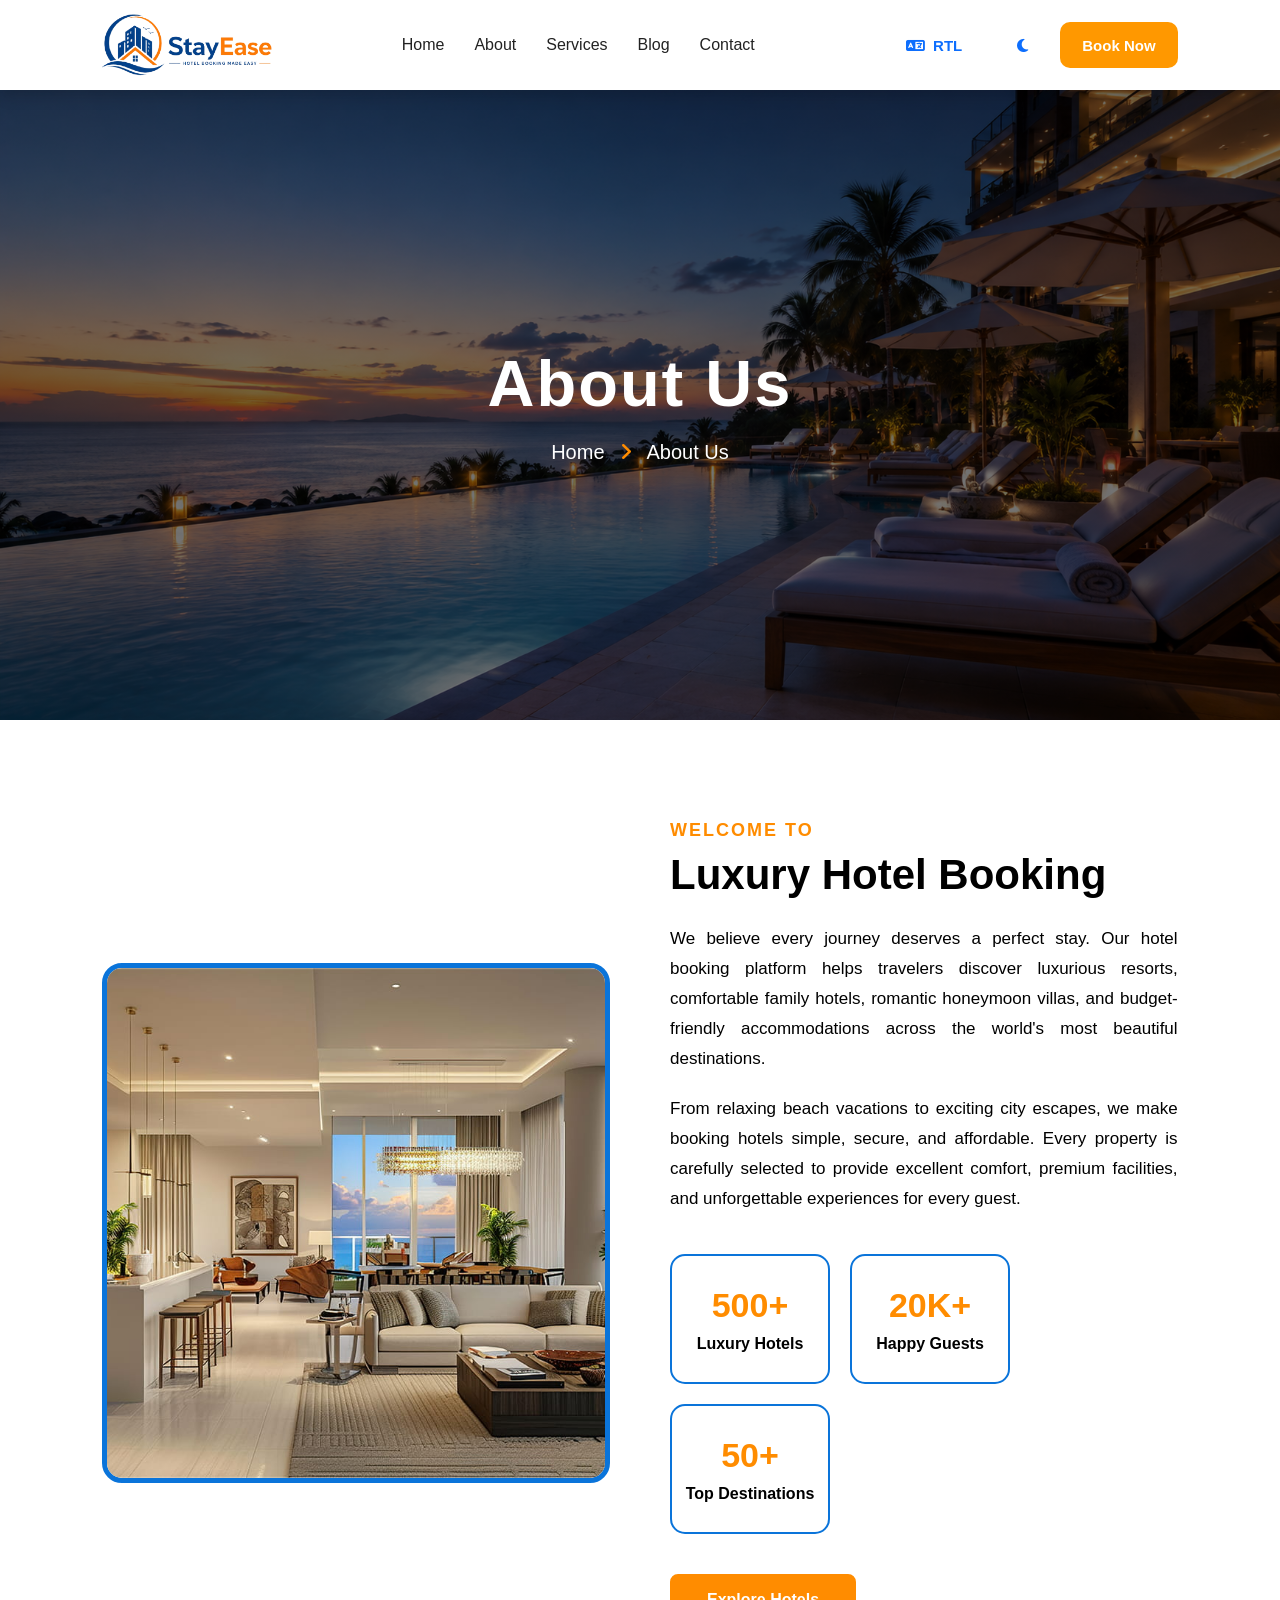
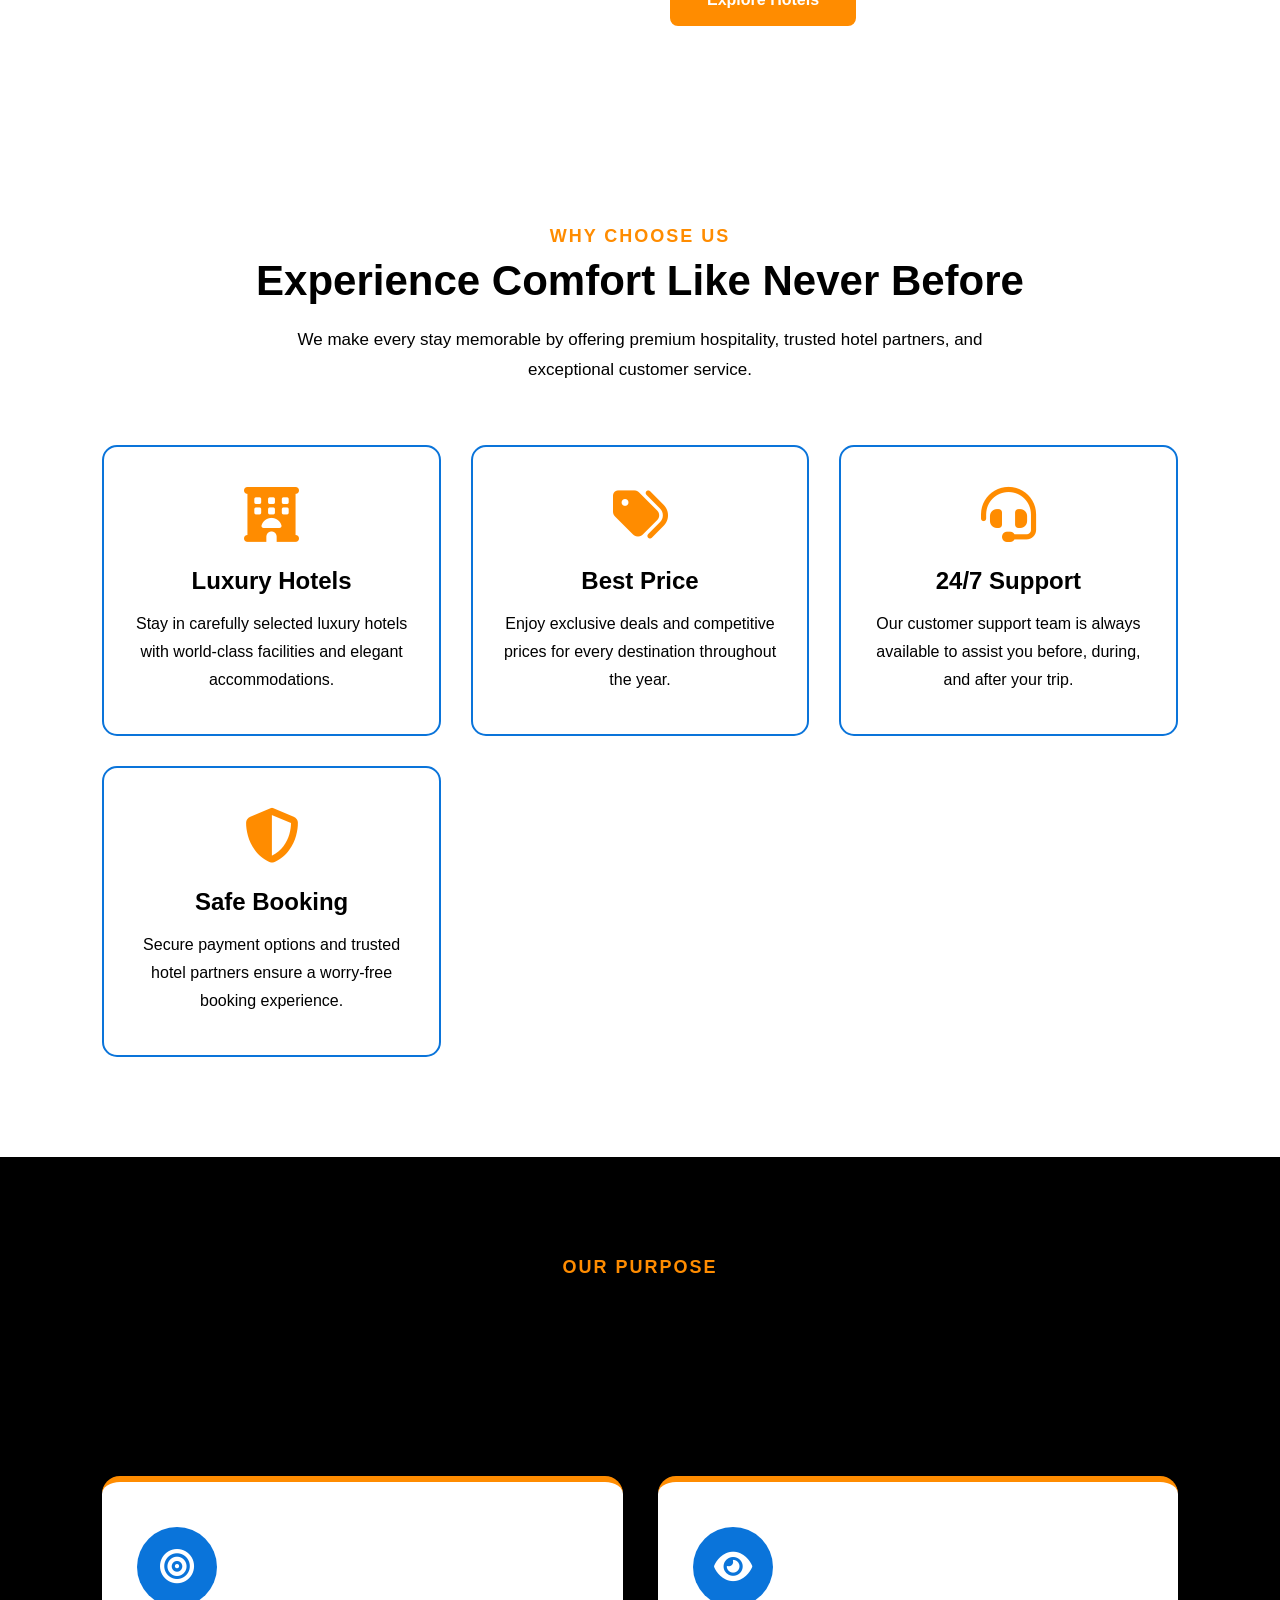
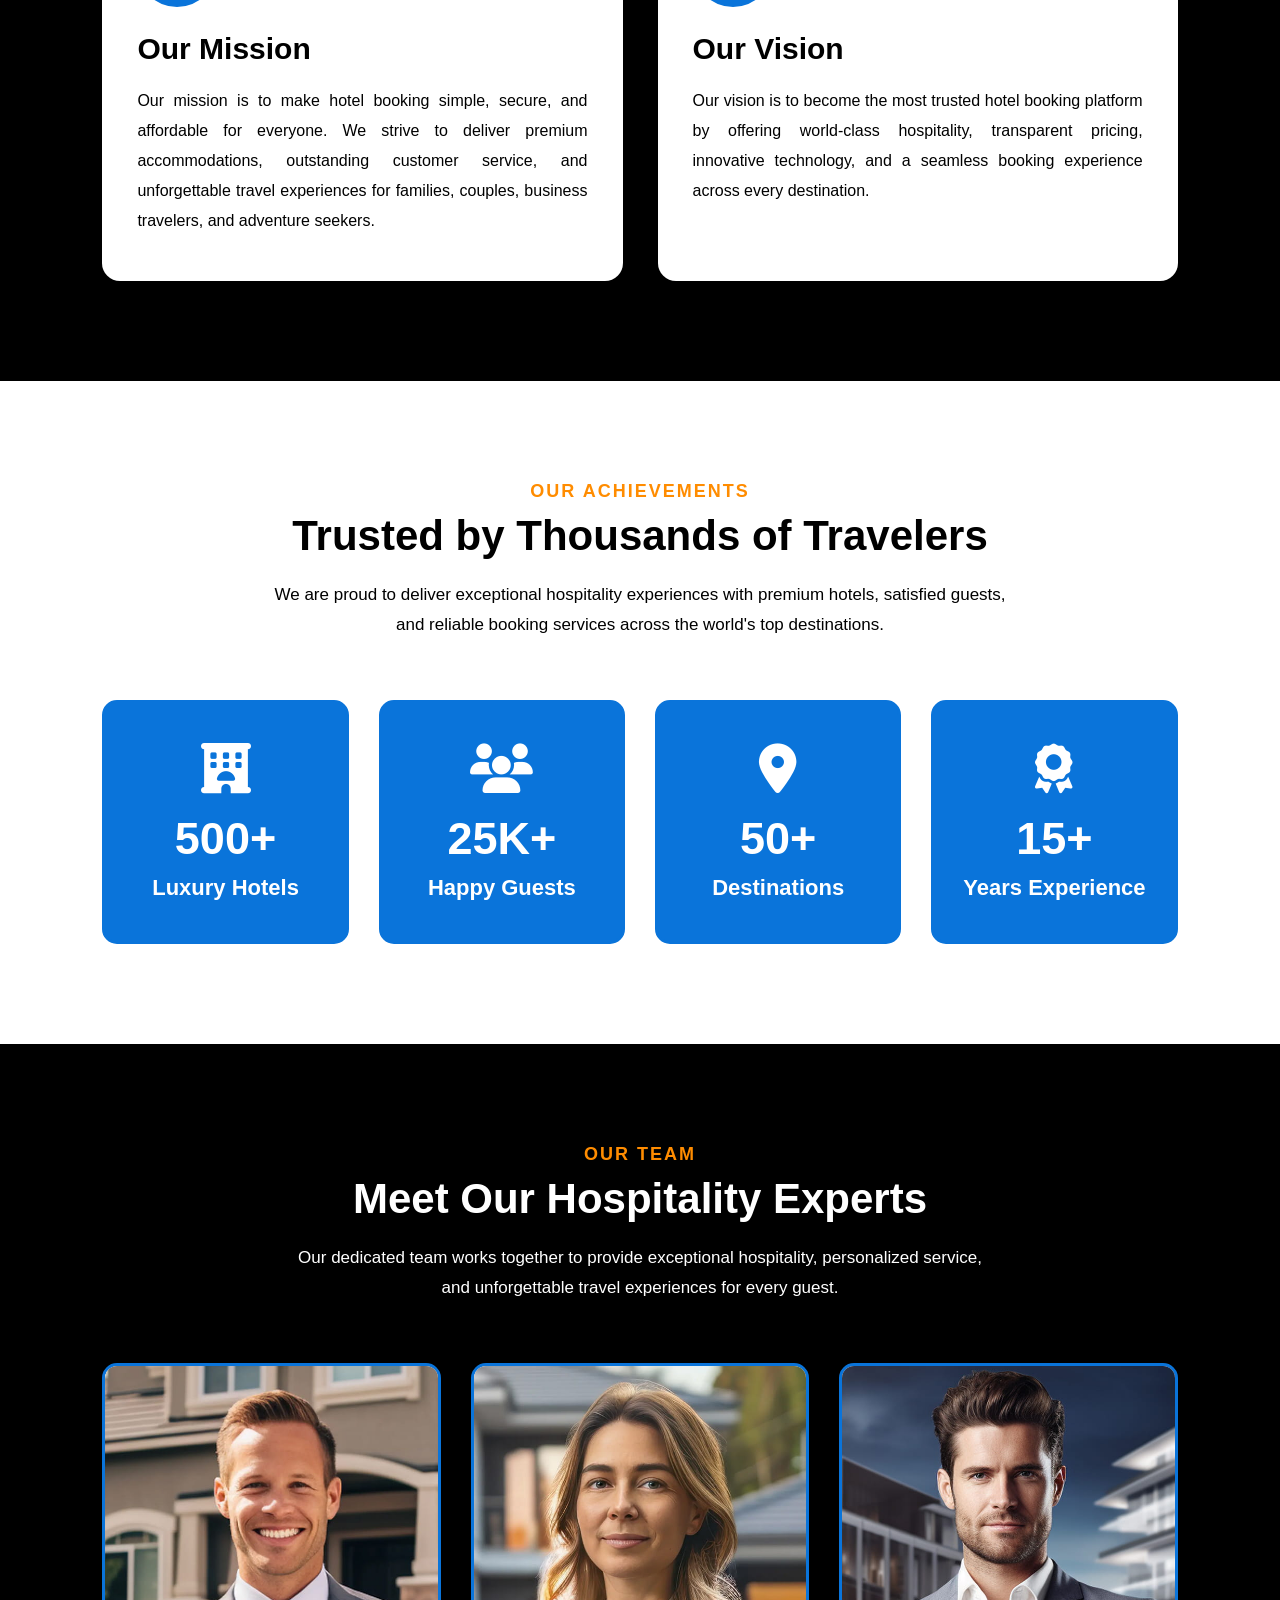
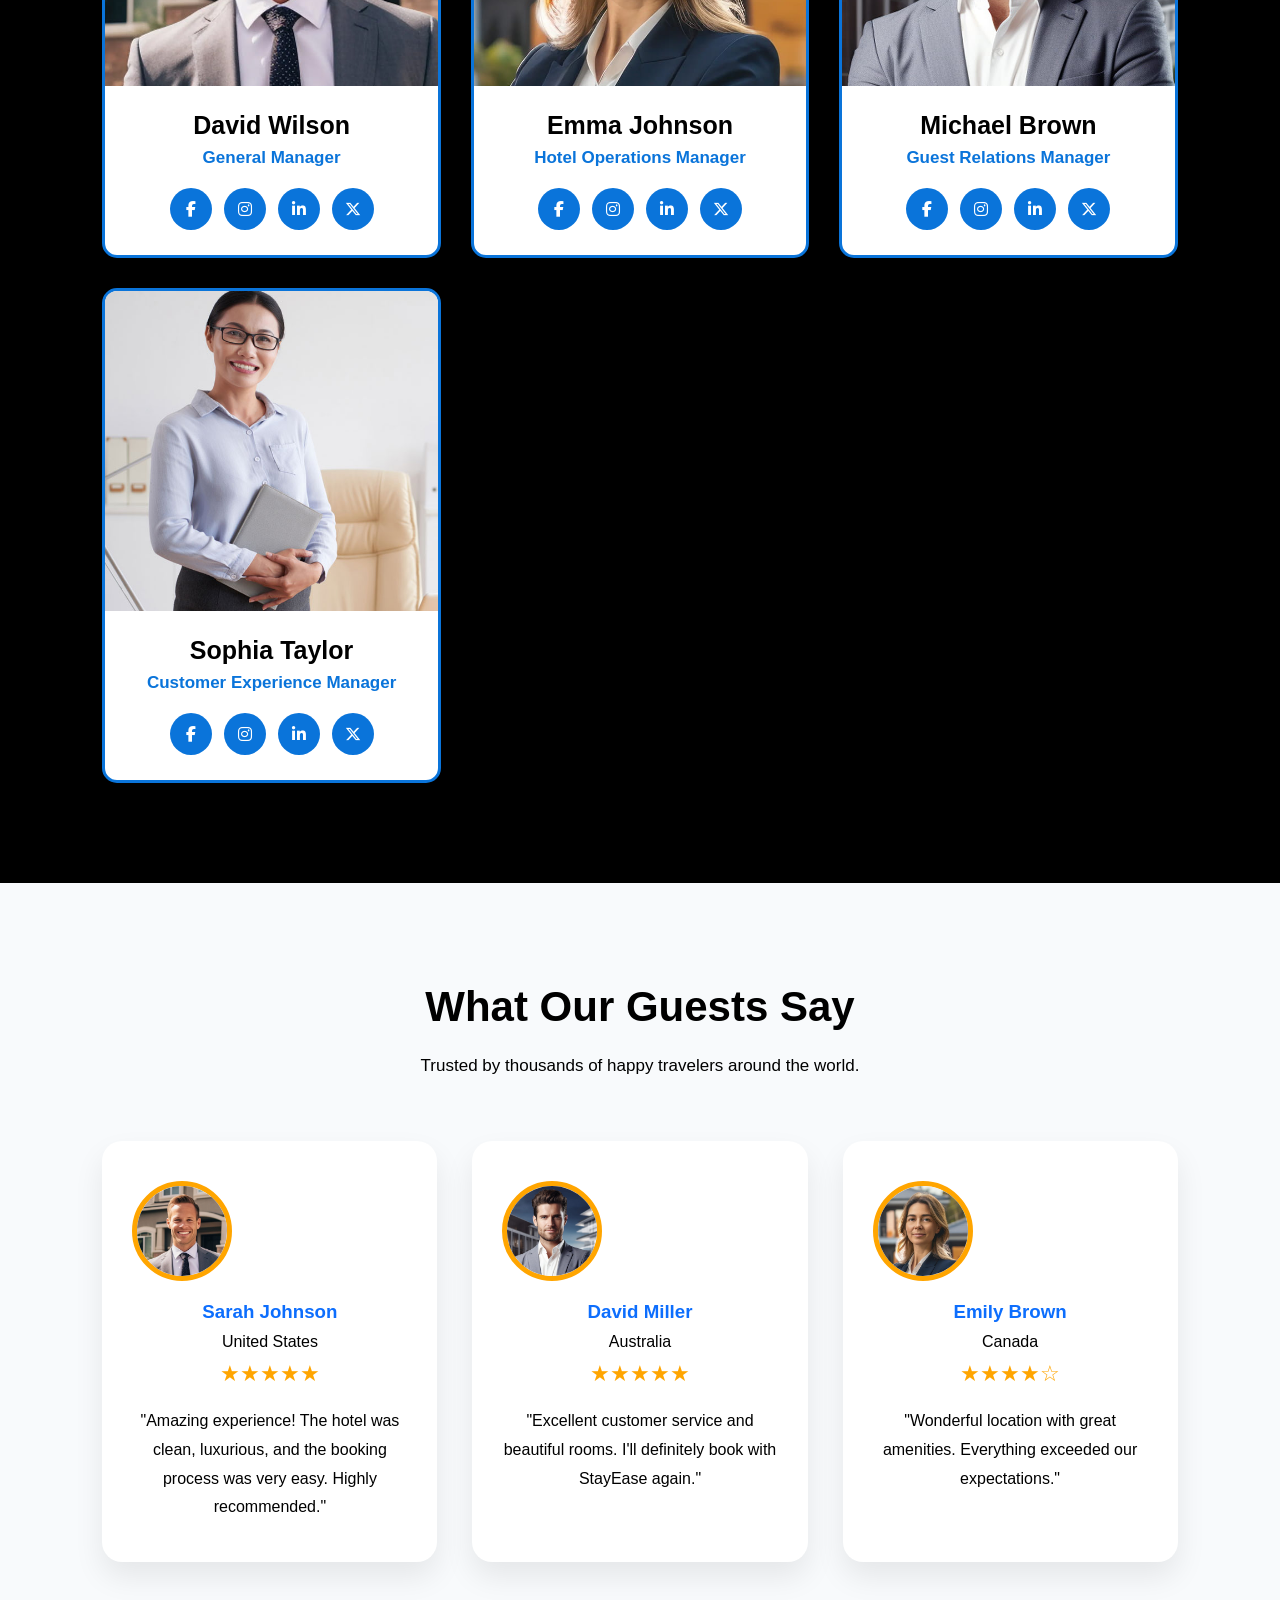
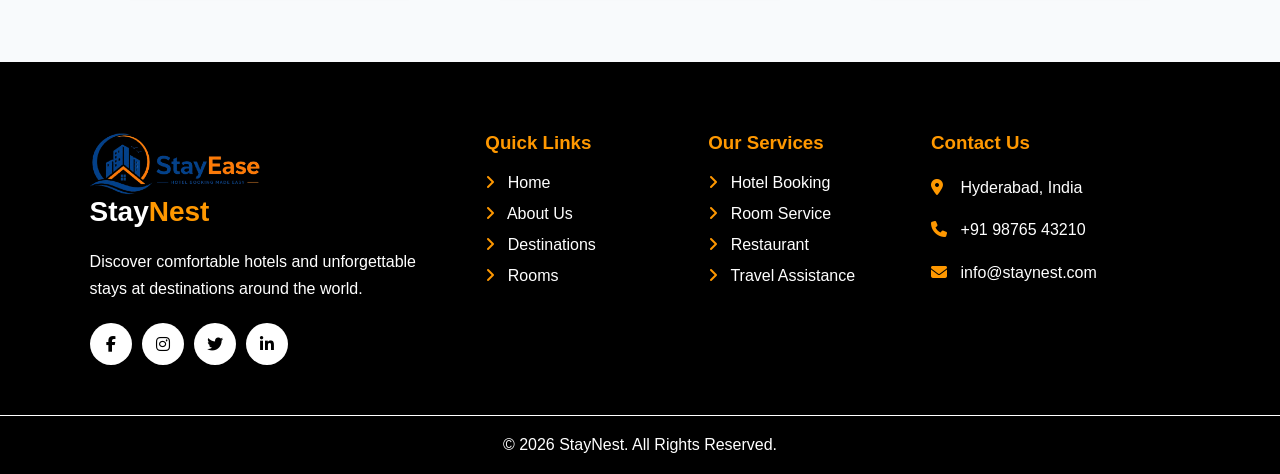
==== commit 03e5b6d2: "first commit" ====
--- a/about.html
+++ b/about.html
@@ -71,103 +71,120 @@
     </header>
    
 <script>
-const themeBtn = document.getElementById("themeBtn");
-const rtlBtn = document.getElementById("rtlBtn");
- 
-// ===============================
-// Restore Saved Theme
-// ===============================
- 
-const savedTheme = localStorage.getItem("theme");
- 
-if (savedTheme === "dark") {
-    document.body.classList.add("dark");
-    themeBtn.innerHTML = '<i class="fa-solid fa-sun"></i>';
-} else {
-    document.body.classList.remove("dark");
-    themeBtn.innerHTML = '<i class="fa-solid fa-moon"></i>';
-}
- 
-// ===============================
-// Restore Saved Direction
-// ===============================
- 
-const savedDirection = localStorage.getItem("direction");
- 
-if (savedDirection === "rtl") {
- 
-    document.documentElement.setAttribute("dir", "rtl");
- 
-    rtlBtn.innerHTML = `
-        <i class="fa-solid fa-language"></i>
-        <span>LTR</span>
-    `;
- 
-} else {
- 
-    document.documentElement.setAttribute("dir", "ltr");
- 
-    rtlBtn.innerHTML = `
-        <i class="fa-solid fa-language"></i>
-        <span>RTL</span>
-    `;
-}
- 
-// ===============================
-// Dark / Light Mode
-// ===============================
- 
-themeBtn.addEventListener("click", () => {
- 
-    document.body.classList.toggle("dark");
- 
-    if (document.body.classList.contains("dark")) {
- 
-        themeBtn.innerHTML = '<i class="fa-solid fa-sun"></i>';
- 
-        localStorage.setItem("theme", "dark");
- 
+   
+document.addEventListener("DOMContentLoaded", () => {
+
+    const themeBtn = document.getElementById("themeBtn");
+    const rtlBtn = document.getElementById("rtlBtn");
+
+    /* =========================
+       RESTORE THEME
+    ========================= */
+
+    const savedTheme = localStorage.getItem("theme");
+
+    if (savedTheme === "dark") {
+        document.body.classList.add("dark");
+
+        themeBtn.innerHTML =
+            '<i class="fa-solid fa-sun"></i>';
+
     } else {
- 
-        themeBtn.innerHTML = '<i class="fa-solid fa-moon"></i>';
- 
-        localStorage.setItem("theme", "light");
+        document.body.classList.remove("dark");
+
+        themeBtn.innerHTML =
+            '<i class="fa-solid fa-moon"></i>';
     }
- 
-});
- 
-// ===============================
-// RTL / LTR
-// ===============================
- 
-rtlBtn.addEventListener("click", () => {
- 
-    if (document.documentElement.getAttribute("dir") === "ltr") {
- 
+
+
+    /* =========================
+       RESTORE DIRECTION
+    ========================= */
+
+    const savedDirection =
+        localStorage.getItem("direction");
+
+    if (savedDirection === "rtl") {
+
         document.documentElement.setAttribute("dir", "rtl");
- 
+
         rtlBtn.innerHTML = `
             <i class="fa-solid fa-language"></i>
             <span>LTR</span>
         `;
- 
-        localStorage.setItem("direction", "rtl");
- 
+
     } else {
- 
+
         document.documentElement.setAttribute("dir", "ltr");
- 
+
         rtlBtn.innerHTML = `
             <i class="fa-solid fa-language"></i>
             <span>RTL</span>
         `;
- 
-        localStorage.setItem("direction", "ltr");
     }
- 
+
+
+    /* =========================
+       DARK / LIGHT MODE
+    ========================= */
+
+    themeBtn.addEventListener("click", () => {
+
+        document.body.classList.toggle("dark");
+
+        if (document.body.classList.contains("dark")) {
+
+            themeBtn.innerHTML =
+                '<i class="fa-solid fa-sun"></i>';
+
+            localStorage.setItem("theme", "dark");
+
+        } else {
+
+            themeBtn.innerHTML =
+                '<i class="fa-solid fa-moon"></i>';
+
+            localStorage.setItem("theme", "light");
+        }
+
+    });
+
+
+    /* =========================
+       RTL / LTR
+    ========================= */
+
+    rtlBtn.addEventListener("click", () => {
+
+        const currentDirection =
+            document.documentElement.getAttribute("dir");
+
+        if (currentDirection === "ltr") {
+
+            document.documentElement.setAttribute("dir", "rtl");
+
+            rtlBtn.innerHTML = `
+                <i class="fa-solid fa-language"></i>
+                <span>LTR</span>
+            `;
+
+            localStorage.setItem("direction", "rtl");
+
+        } else {
+
+            document.documentElement.setAttribute("dir", "ltr");
+
+            rtlBtn.innerHTML = `
+                <i class="fa-solid fa-language"></i>
+                <span>RTL</span>
+            `;
+
+            localStorage.setItem("direction", "ltr");
+        }
+
+    });
+
 });
- 
- 
 </script>
 
 <!-- ================= HEADER END ================= -->
--- a/about.css
+++ b/about.css
@@ -1,377 +1,320 @@
-
-
-
-/* ================= GENERAL ================= */
-
-*{
-    margin:0;
-    padding:0;
-    box-sizing:border-box;
-}
-
-html{
-    scroll-behavior:smooth;
-}
-
-body{
-    font-family:Arial, Helvetica, sans-serif;
-    color:#000;
-    background:#fff;
-}
-
-a{
-    text-decoration:none;
-}
-
-img{
-    width:100%;
-    display:block;
-}
-
-
+* {
+    margin: 0;
+    padding: 0;
+    box-sizing: border-box;
+    font-family: 'Poppins', sans-serif;
+}
+
+html {
+    scroll-behavior: smooth;
+}
+
+body {
+    background: #ffffff;
+    color: #222222;
+    padding-top: 90px;
+    transition: 0.4s ease;
+}
+
+a {
+    text-decoration: none;
+}
+
+img {
+    width: 100%;
+    display: block;
+}
 /* ================= HEADER ================= */
-
-
-*{
-    margin:0;
-    padding:0;
-    box-sizing:border-box;
-    font-family:'Poppins',sans-serif;
-}
- 
-html{
-    scroll-behavior:smooth;
-}
- 
-body{
-    background:#ffffff;
-    color:#222;
-    padding-top:90px;
-    transition:.4s ease;
-}
- 
-/* ==========================
-      STICKY HEADER
-========================== */
- 
-.header{
- 
-    position:fixed;
-    top:0;
-    left:0;
-    width:100%;
-    height:90px;
- 
-    display:flex;
-    align-items:center;
-    justify-content:space-between;
- 
-    padding:0 8%;
- 
-    background:black;
- 
-    box-shadow:0 5px 15px rgba(0,0,0,.15);
- 
-    z-index:1000;
- 
-}
- 
-/* ==========================
-        LOGO
-========================== */
- 
-.logo img{
-display: block;
-    width:170px;
-    height:auto;
-   
-}
- 
-/* ==========================
-      NAVIGATION
-========================== */
- 
-.nav-links{
-    list-style:none;
-    display:flex;
-    align-items:center;
-    gap:30px;
-}
- 
-.nav-links li{
-    position:relative;
-}
- 
-.nav-links a{
-    text-decoration:none;
-    color:white;
-    padding:10px 0;
-    font-weight:500;
-}
-.dropdown-menu{
-    position:absolute;
-    top:30px;
-    left:0;
-    width:180px;
-    background:white;
-    border:2px solid orange;
-    border-radius:12px;
-    display:none;
-    overflow:hidden;
-    list-style:none;
-}
- 
-.dropdown:hover .dropdown-menu{
-    display:block;
-}
- 
-.dropdown-menu li a{
-    display:block;
-    padding:12px 18px;
-}
- 
-.dropdown-menu li:first-child a{
-    color:white;
-    border-bottom:1px solid black;
-}
- 
-.dropdown-menu li a:hover{
-    background:white;
+.header {
+    position: fixed;
+    top: 0;
+    left: 0;
+    width: 100%;
+    height: 90px;
+
+    display: flex;
+    align-items: center;
+    justify-content: space-between;
+
+    padding: 0 8%;
+
+    /* LIGHT MODE */
+    background: #ffffff;
+    color: #222222;
+
+    box-shadow: 0 5px 15px rgba(0, 0, 0, 0.15);
+
+    z-index: 1000;
+
+    transition: background 0.4s ease, color 0.4s ease;
+}
+
+
+/* ================= LOGO ================= */
+
+.logo img {
+    display: block;
+    width: 170px;
+    height: auto;
+}
+
+
+/* ================= NAVIGATION ================= */
+
+.nav-links {
+    list-style: none;
+
+    display: flex;
+    align-items: center;
+
+    gap: 30px;
+}
+
+.nav-links li {
+    position: relative;
+}
+
+.nav-links a {
+    text-decoration: none;
+
+    color: #222222;
+
+    padding: 10px 0;
+
+    font-weight: 500;
+
+    transition: 0.3s;
+}
+
+.nav-links a:hover {
+    color: #ff9800;
+}
+
+
+/* ================= DROPDOWN ================= */
+
+.dropdown-menu {
+    position: absolute;
+    top: 40px;
+    left: 0;
+
+    width: 180px;
+
+    background: #ffffff;
+
+    border: 2px solid #ff9800;
+    border-radius: 12px;
+
+    display: none;
+
+    overflow: hidden;
+
+    list-style: none;
+
+    box-shadow: 0 5px 15px rgba(0,0,0,0.15);
+}
+
+.dropdown:hover .dropdown-menu {
+    display: block;
+}
+
+.dropdown-menu li a {
+    display: block;
+
+    padding: 12px 18px;
+
+    color: #000000;
+}
+
+.dropdown-menu li a:hover {
+    background: #ff9800;
+    color: #ffffff;
+}
+
+
+/* ================= RIGHT BUTTONS ================= */
+
+.header-right {
+    display: flex;
+    align-items: center;
+    gap: 15px;
+}
+
+.header-right button,
+.book-btn {
+
+    height: 46px;
+
+    padding: 0 22px;
+
+    border: none;
+
+    border-radius: 10px;
+
+    cursor: pointer;
+
+    text-decoration: none;
+
+    display: flex;
+    align-items: center;
+    justify-content: center;
+
+    gap: 8px;
+
+    font-size: 15px;
+    font-weight: 600;
+
+    transition: 0.3s;
+}
+
+
+/* RTL BUTTON */
+
+#rtlBtn {
+    background: #ffffff;
+    color: #0d6efd;
+}
+
+#rtlBtn:hover {
+    background: #ff9800;
+    color: #ffffff;
+}
+
+
+/* THEME BUTTON */
+
+#themeBtn {
+    width: 46px;
+
+    padding: 0;
+
+    background: #ffffff;
+    color: #0d6efd;
+}
+
+#themeBtn:hover {
+    background: #ff9800;
+    color: #ffffff;
+}
+
+
+/* BOOK BUTTON */
+
+.book-btn {
+    background: #ff9800;
+    color: #ffffff;
+}
+
+.book-btn:hover {
+    background: #ffb347;
+    color: #000000;
+}
+
+
+/* =================================================
+                DARK MODE HEADER
+================================================= */
+
+body.dark .header {
+    background: #000000;
+    color: #ffffff;
+}
+
+body.dark .nav-links a {
+    color: #ffffff;
+}
+
+body.dark .nav-links a:hover {
+    color: #ff9800;
+}
+
+
+/* DARK MODE DROPDOWN */
+
+body.dark .dropdown-menu {
+    background: #000000;
+    border-color: #ff9800;
+}
+
+body.dark .dropdown-menu li a {
+    color: #ffffff;
+}
+
+body.dark .dropdown-menu li a:hover {
+    background: #ff9800;
+    color: #ffffff;
+}
+
+
+/* DARK MODE BUTTONS */
+
+body.dark #rtlBtn,
+body.dark #themeBtn {
+    background: #ffffff;
+    color: #0d6efd;
+}
+
+body.dark #rtlBtn:hover,
+body.dark #themeBtn:hover {
+    background: #ff9800;
+    color: #ffffff;
+}
+
+
+/* =================================================
+                    RTL
+================================================= */
+
+html[dir="rtl"] .header {
+    flex-direction: row-reverse;
+}
+
+html[dir="rtl"] .header-right {
+    flex-direction: row-reverse;
+}
+
+
+/* =================================================
+                  RESPONSIVE
+================================================= */
+
+@media (max-width: 768px) {
+
+    .header {
+        height: auto;
+
+        padding: 15px 5%;
+
+        flex-wrap: wrap;
+
+        gap: 15px;
+    }
+
+    .nav-links {
+        width: 100%;
+
+        justify-content: center;
+
+        flex-wrap: wrap;
+
+        gap: 20px;
+    }
+
+    .header-right {
+        width: 100%;
+
+        justify-content: center;
+
+        flex-wrap: wrap;
+    }
+
+    .logo img {
+        width: 150px;
+    }
 }
  
  
-/* ==========================
-      RIGHT BUTTONS
-========================== */
  
-.header-right{
- 
-    display:flex;
-    align-items:center;
-    gap:15px;
- 
-}
- 
-/* Common Button */
- 
-.header-right button,
-.login-btn,
-.book-btn{
- 
-    height:46px;
- 
-    padding:0 22px;
- 
-    border:none;
- 
-    border-radius:10px;
- 
-    cursor:pointer;
- 
-    text-decoration:none;
- 
-    display:flex;
- 
-    align-items:center;
- 
-    justify-content:center;
- 
-    gap:8px;
- 
-    font-size:15px;
- 
-    font-weight:600;
- 
-    transition:.3s;
- 
-}
- 
-/* RTL Button */
- 
-#rtlBtn{
- 
-    background:#fff;
- 
-    color:#0d6efd;
- 
-}
- 
-#rtlBtn:hover{
- 
-    background:#ff9800;
- 
-    color:#fff;
- 
-}
- 
-/* Theme Button */
- 
-#themeBtn{
- 
-    width:46px;
- 
-    background:#fff;
- 
-    color:#0d6efd;
- 
-}
- 
-#themeBtn:hover{
- 
-    background:#ff9800;
- 
-    color:#fff;
- 
-}
- 
-/* Login */
- 
-.login-btn{
- 
-    background:#fff;
- 
-    color:#0d6efd;
- 
-}
- 
-.login-btn:hover{
- 
-    background:#e9ecef;
- 
-}
- 
-/* Book */
- 
-.book-btn{
- 
-    background:#ff9800;
- 
-    color:#fff;
- 
-}
- 
-.book-btn:hover{
- 
-    background:#ffb347;
- 
-    color:#000;
- 
-}
- 
-/* ==========================
-       DARK MODE
-========================== */
- 
- /* ==========================
-        DARK MODE
-========================== */
-
-body.dark{
-    background:black;
-    color:#fff;
-}
-
-body.dark .header{
-    background:#fff;
-}
-
-body.dark .nav-links a{
-    color:#000;
-}
-
-body.dark .nav-links a:hover{
-    color:#ff9800;
-}
-
-body.dark .login-btn{
-    background:#ffffff;
-    color:#081f5c;
-}
-
-body.dark #rtlBtn,
-body.dark #themeBtn{
-    background:black;
-    color:#fff;
-}
-/* ==========================
-        RTL SUPPORT
-========================== */
- 
-html[dir="rtl"] .header{
- 
-    flex-direction:row-reverse;
- 
-}
- 
-html[dir="rtl"] .navbar{
- 
-    flex-direction:row-reverse;
- 
-}
- 
-html[dir="rtl"] .header-right{
- 
-    flex-direction:row-reverse;
- 
-}
- 
-/* ==========================
-      RESPONSIVE
-========================== */
- 
-@media(max-width:992px){
- 
-.header{
- 
-    padding:0 5%;
- 
-}
- 
-.navbar{
- 
-    gap:20px;
- 
-}
- 
-.logo img{
- 
-    width:150px;
- 
-}
- 
-}
- 
-@media(max-width:768px){
- 
-.header{
- 
-    flex-wrap:wrap;
- 
-    height:auto;
- 
-    padding:15px 5%;
- 
-}
- 
-.navbar{
- 
-    width:100%;
-    justify-content:center;
-    margin:15px 0;
- 
-    flex-wrap:wrap;
- 
-}
- 
-.header-right{
- 
-    width:100%;
-    justify-content:center;
-    flex-wrap:wrap;
- 
-}
- 
-}
 
 .about-hero{
     width:100%;
@@ -1094,3 +1037,377 @@
     text-align:center;
     padding:20px;
 }
+
+
+
+/* =========================================================
+   COMPLETE DARK MODE - ABOUT PAGE
+   Header and Hero already have their own styling
+========================================================= */
+
+
+/* ================= ABOUT SECTION ================= */
+
+body.dark .about-section {
+    background: #000000;
+    color: #ffffff;
+}
+
+body.dark .about-content h4 {
+    color: #ff9800;
+}
+
+body.dark .about-content h2 {
+    color: #ffffff;
+}
+
+body.dark .about-content p {
+    color: #ffffff;
+}
+
+body.dark .about-boxes .box {
+    background: #000000;
+    border: 2px solid #0d6efd;
+    color: #ffffff;
+}
+
+body.dark .about-boxes .box h3 {
+    color: #ff9800;
+}
+
+body.dark .about-boxes .box span {
+    color: #ffffff;
+}
+
+body.dark .about-boxes .box:hover {
+    background: #0d6efd;
+}
+
+body.dark .about-boxes .box:hover span {
+    color: #ffffff;
+}
+
+body.dark .about-btn {
+    background: #ff9800;
+    color: #ffffff;
+}
+
+body.dark .about-btn:hover {
+    background: #0d6efd;
+    border-color: #0d6efd;
+}
+
+
+/* ================= WHY CHOOSE US ================= */
+
+body.dark .why-choose {
+    background: #000000;
+    color: #ffffff;
+}
+
+body.dark .heading h4 {
+    color: #ff9800;
+}
+
+body.dark .heading h2 {
+    color: #ffffff;
+}
+
+body.dark .heading p {
+    color: #ffffff;
+}
+
+body.dark .choose-card {
+    background: #000000;
+    border: 2px solid #0d6efd;
+    color: #ffffff;
+}
+
+body.dark .choose-card i {
+    color: #ff9800;
+}
+
+body.dark .choose-card h3 {
+    color: #ffffff;
+}
+
+body.dark .choose-card p {
+    color: #ffffff;
+}
+
+body.dark .choose-card:hover {
+    background: #0d6efd;
+}
+
+body.dark .choose-card:hover h3,
+body.dark .choose-card:hover p,
+body.dark .choose-card:hover i {
+    color: #ffffff;
+}
+
+
+/* ================= MISSION & VISION ================= */
+
+body.dark .mission-vision {
+    background: #000000;
+    color: #ffffff;
+}
+
+body.dark .section-title h4 {
+    color: #ff9800;
+}
+
+body.dark .section-title h2 {
+    color: #ffffff;
+}
+
+body.dark .section-title p {
+    color: #ffffff;
+}
+
+body.dark .mission-card {
+    background: #000000;
+    border-top: 6px solid #ff9800;
+    color: #ffffff;
+}
+
+body.dark .mission-card h3 {
+    color: #ffffff;
+}
+
+body.dark .mission-card p {
+    color: #ffffff;
+}
+
+body.dark .mission-card .icon {
+    background: #0d6efd;
+}
+
+body.dark .mission-card .icon i {
+    color: #ffffff;
+}
+
+body.dark .mission-card:hover {
+    background: #0d6efd;
+}
+
+body.dark .mission-card:hover h3,
+body.dark .mission-card:hover p {
+    color: #ffffff;
+}
+
+body.dark .mission-card:hover .icon {
+    background: #ff9800;
+}
+
+
+/* ================= HOTEL COUNTER ================= */
+
+body.dark .hotel-counter {
+    background: #000000;
+    color: #ffffff;
+}
+
+body.dark .counter-heading h4 {
+    color: #ff9800;
+}
+
+body.dark .counter-heading h2 {
+    color: #ffffff;
+}
+
+body.dark .counter-heading p {
+    color: #ffffff;
+}
+
+body.dark .counter-box {
+    background: #0d6efd;
+    color: #ffffff;
+    border: 3px solid #0d6efd;
+}
+
+body.dark .counter-box:hover {
+    background: #ff9800;
+    border-color: #ff9800;
+}
+
+
+/* ================= OUR TEAM ================= */
+
+body.dark .our-team {
+    background: #000000;
+    color: #ffffff;
+}
+
+body.dark .team-heading h4 {
+    color: #ff9800;
+}
+
+body.dark .team-heading h2 {
+    color: #ffffff;
+}
+
+body.dark .team-heading p {
+    color: #ffffff;
+}
+
+body.dark .team-card {
+    background: #000000;
+    border: 3px solid #0d6efd;
+    color: #ffffff;
+}
+
+body.dark .team-content {
+    background: #000000;
+}
+
+body.dark .team-content h3 {
+    color: #ffffff;
+}
+
+body.dark .team-content h5 {
+    color: #0d6efd;
+}
+
+body.dark .team-social a {
+    background: #0d6efd;
+    color: #ffffff;
+}
+
+body.dark .team-social a:hover {
+    background: #ff9800;
+    color: #ffffff;
+}
+
+body.dark .team-card:hover {
+    border-color: #ff9800;
+}
+
+
+/* ================= TESTIMONIALS ================= */
+
+body.dark .testimonials {
+    background: #000000;
+    color: #ffffff;
+}
+
+body.dark .testimonials .section-title h2 {
+    color: #ffffff;
+}
+
+body.dark .testimonials .section-title p {
+    color: #ffffff;
+}
+
+body.dark .testimonial-card {
+    background: #000000;
+    color: #ffffff;
+    border: 1px solid #ffffff;
+    box-shadow: none;
+}
+
+body.dark .testimonial-card h3 {
+    color: #0d6efd;
+}
+
+body.dark .testimonial-card span {
+    color: #ffffff;
+}
+
+body.dark .testimonial-card p {
+    color: #ffffff;
+}
+
+body.dark .stars {
+    color: #ff9800;
+}
+
+
+/* ================= FOOTER ================= */
+
+body.dark .footer {
+    background: #000000;
+    color: #ffffff;
+}
+
+body.dark .footer-logo {
+    color: #ffffff;
+}
+
+body.dark .footer-logo span {
+    color: #ff9800;
+}
+
+body.dark .footer-box > p {
+    color: #ffffff;
+}
+
+body.dark .footer-box h3 {
+    color: #ff9800;
+}
+
+body.dark .footer-box > a {
+    color: #ffffff;
+}
+
+body.dark .footer-box > a:hover {
+    color: #ff9800;
+}
+
+body.dark .footer-box > a i {
+    color: #ff9800;
+}
+
+body.dark .footer-box > p i {
+    color: #ff9800;
+}
+
+
+/* ================= SOCIAL ICONS ================= */
+
+body.dark .social-icons a {
+    background: #ffffff;
+    color: #000000;
+}
+
+body.dark .social-icons a:hover {
+    background: #ff9800;
+    color: #ffffff;
+}
+
+
+/* ================= COPYRIGHT ================= */
+
+body.dark .copyright {
+    background: #000000;
+    color: #ffffff;
+    border-top: 1px solid #ffffff;
+}
+
+body.dark .copyright p {
+    color: #ffffff;
+}
+
+
+/* ================= SMOOTH TRANSITION ================= */
+
+body,
+.about-section,
+.why-choose,
+.choose-card,
+.mission-vision,
+.mission-card,
+.hotel-counter,
+.counter-box,
+.our-team,
+.team-card,
+.team-content,
+.testimonials,
+.testimonial-card,
+.footer,
+.copyright {
+    transition:
+        background 0.4s ease,
+        color 0.4s ease,
+        border-color 0.4s ease;
+}
